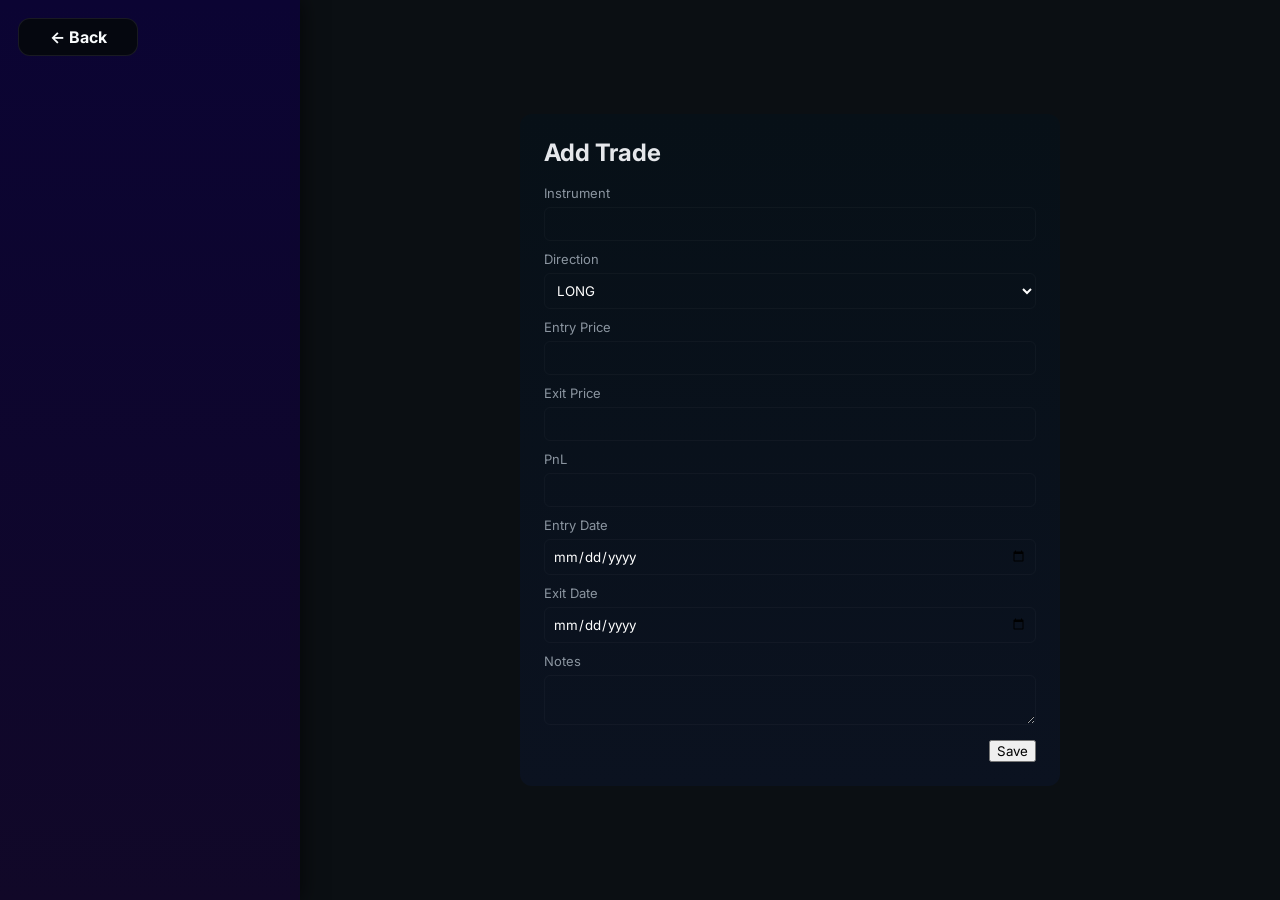
==== add.html @ fd7e6c93 "Add files via upload" ====
<!doctype html>
<html lang="en">
<head>
  <meta charset="utf-8" />
  <meta name="viewport" content="width=device-width,initial-scale=1" />
  <title>Add Trade</title>
  <link rel="stylesheet" href="styles.css">
  <link href="https://fonts.googleapis.com/css2?family=Inter:wght@400;600;800&display=swap" rel="stylesheet">
</head>
<body>
  <div class="add-page">
    <aside class="sidebar add-sidebar">
      <a href="index.html" class="btn-back-sidebar">← Back</a>
    </aside>
    <main class="add-main">
      <div class="add-card">
        <h2>Add Trade</h2>
        <form id="add-form">
          <label>Instrument<input name="instrument" required></label>
          <label>Direction<select name="direction"><option>LONG</option><option>SHORT</option></select></label>
          <label>Entry Price<input name="entryPrice" type="number" step="any" required></label>
          <label>Exit Price<input name="exitPrice" type="number" step="any"></label>
          <label>PnL<input name="pnl" type="number" step="any"></label>
          <label>Entry Date<input name="entryDate" type="date" required></label>
          <label>Exit Date<input name="exitDate" type="date"></label>
          <label>Notes<textarea name="notes"></textarea></label>
          <div class="modal-actions">
            <button type="submit">Save</button>
          </div>
        </form>
      </div>
    </main>
  </div>
  <script>
    const STORAGE_KEY = 'trade_journal_trades_v1';
    document.getElementById('add-form').addEventListener('submit', e=>{
      e.preventDefault();
      const data = Object.fromEntries(new FormData(e.target));
      data.entryPrice = data.entryPrice?Number(data.entryPrice):null;
      data.exitPrice = data.exitPrice?Number(data.exitPrice):null;
      data.pnl = data.pnl?Number(data.pnl): (data.exitPrice && data.entryPrice ? Number(data.exitPrice)-Number(data.entryPrice) : 0);
      data.entryDate = data.entryDate || new Date().toISOString();
      data.exitDate = data.exitDate || null;
      data.id = 't_'+Date.now()+Math.floor(Math.random()*999);
      try{ const arr = JSON.parse(localStorage.getItem(STORAGE_KEY)||'[]'); arr.push(data); localStorage.setItem(STORAGE_KEY, JSON.stringify(arr)); }catch(e){}
      // try server
      fetch('/api/trades',{method:'POST',headers:{'Content-Type':'application/json'},body:JSON.stringify(data)}).catch(()=>{});
      window.location.href = 'index.html';
    });
  </script>
</body>
</html>
---- styles.css ----
:root{--bg:#0f1720;--panel:#111827;--muted:#9ca3af;--accent:#10b981;--card:#0b1220}
*{box-sizing:border-box;font-family:Inter,system-ui,Arial,Helvetica,sans-serif}
:root{--bg:#0b0f13;--panel:#0f1316;--muted:#8b95a0;--accent:#10b981;--purple:#7c3aed}
body{margin:0;background:var(--bg);color:#e5e7eb}
.app{display:flex;min-height:100vh}
.sidebar{width:240px;background:linear-gradient(180deg,#0b0433,#110828);padding:22px;display:flex;flex-direction:column;box-shadow:2px 0 20px rgba(0,0,0,0.6)}
.brand{font-weight:700;margin-bottom:12px;display:flex;align-items:center;gap:10px}
.brand .logo{width:36px;height:36px;border-radius:10px;background:radial-gradient(circle at 30% 20%, #9b5cff,#5b21b6);display:flex;align-items:center;justify-content:center;font-weight:800;color:#fff}
.sidebar nav button{display:block;width:100%;background:transparent;border:none;color:#cbd5e1;padding:10px 8px;text-align:left;border-radius:8px;margin-bottom:8px;font-weight:600}
.sidebar nav button.active{background:linear-gradient(90deg, rgba(255,255,255,0.03), rgba(255,255,255,0.01));color:#fff}
.sidebar nav button.add{background:linear-gradient(90deg,#00d184,#00b3c7);color:#02121a;font-weight:800}
.sidebar-footer{margin-top:auto;color:#94a3b8;font-size:12px}
.main{flex:1;padding:20px}
.main-header{display:flex;align-items:center;justify-content:space-between}
.main-grid{display:grid;grid-template-columns:1fr 320px;gap:18px;margin-top:12px}
.main-left{min-width:0}
.rightpanel{background:#081018;border-radius:10px;padding:14px}
.panel-card h3{margin:0 0 8px 0}
.panel-card .field{border-top:1px solid rgba(255,255,255,0.02);padding:10px 0;color:var(--muted);}
.panel-card .field div{color:#e5e7eb;margin-top:6px}
.actions button{margin-left:8px;padding:8px 12px;border-radius:8px;border:none;background:#111827;color:#fff}
.actions #btn-add{background:linear-gradient(90deg,#10b981,#06b6d4);box-shadow:0 6px 18px rgba(6,182,212,0.08);font-weight:700}
.dashboard-grid{display:flex;gap:18px}
.left-col{flex:1}
.right-col{width:560px}
.cards-grid{display:grid;grid-template-columns:repeat(2,1fr);gap:12px}
.card{background:linear-gradient(180deg,#0b0f13,#0f1418);padding:14px;border-radius:14px;position:relative;overflow:hidden;border:1px solid rgba(255,255,255,0.03);box-shadow:0 6px 20px rgba(2,6,23,0.6)}
.card.big{grid-column:span 2;padding:18px}
.card::before{content:'';position:absolute;left:12px;bottom:12px;height:6px;width:calc(100% - 24px);border-radius:6px;background:linear-gradient(90deg,#7c3aed,#06b6d4);opacity:0.95}
.card .label{color:#9ca3af;font-size:12px}
.card .value{font-size:20px;font-weight:800;margin-top:8px}
.card .sub{font-size:12px;color:#7c8795;margin-top:6px}
.card.gauge .gauge-inner{display:flex;align-items:center;gap:12px}
.donut{width:64px;height:64px;border-radius:50%;background:conic-gradient(#10b981 0deg,#10b981 0deg,#111827 0deg);box-shadow:inset 0 0 12px rgba(0,0,0,0.6)}

.recent-wrap{margin-top:12px;background:transparent;padding:8px;border-radius:8px}
.recent-wrap table{width:100%;background:transparent}

.calendar-header{display:flex;justify-content:space-between;align-items:center;margin-bottom:8px}
.calendar-wrap.big{display:flex;gap:12px}
.calendar{display:grid;grid-template-columns:repeat(7,1fr);gap:12px;flex:1}
.weekly-summaries{width:120px;display:flex;flex-direction:column;gap:8px}
.weekly-summaries .week{background:#071018;padding:10px;border-radius:12px;color:#cbd5e1;font-weight:700;text-align:center;display:flex;flex-direction:column;align-items:center;justify-content:center}
.weekly-summaries .week .amount{font-weight:800;color:#34d399;margin-top:6px}

.calendar .day{min-height:86px}
.calendar .day .tile{display:flex;flex-direction:column;align-items:center;justify-content:center;background:linear-gradient(180deg,#0b1720,#091218);border-radius:8px;padding:8px;border:1px solid rgba(255,255,255,0.03);min-height:56px}
.calendar .day .tile .amount{font-weight:800;color:#34d399}
.calendar .day .tile .count{font-size:12px;color:#cbd5e1;margin-top:6px}
.calendar .day .tile .delta{font-size:11px;margin-top:6px;color:#9ca3af}
.calendar .day.today{outline:2px solid rgba(124,58,237,0.9);border-radius:8px;padding:6px}

/* tooltip */
.tooltip{position:fixed;pointer-events:none;background:rgba(2,6,23,0.9);color:#fff;padding:8px;border-radius:6px;font-size:13px;border:1px solid rgba(255,255,255,0.04);display:none;z-index:9999}

/* add page */
.add-page{display:flex;min-height:100vh}
.add-sidebar{position:relative;width:300px;min-width:300px}
.add-sidebar .btn-back-sidebar{position:absolute;top:18px;left:18px;display:inline-flex;align-items:center;gap:6px;padding:8px 12px;border-radius:12px;background:#05070f;color:#f8fafc;text-decoration:none;font-weight:700;border:1px solid rgba(255,255,255,0.08);min-width:120px;justify-content:center;z-index:1}
.add-sidebar .btn-back-sidebar:hover{background:#0e1221}
.add-sidebar .brand{margin-top:80px;padding:18px}
.brand .logo{margin:0}
.add-main{flex:1;display:flex;align-items:center;justify-content:center}
.add-card{background:linear-gradient(180deg,#071017,#0b1220);padding:24px;border-radius:12px;width:540px}
.add-card h2{margin:0 0 18px 0}
.add-card label{display:block;margin-bottom:10px}
.add-card input, .add-card textarea, .add-card select{width:100%}
.add-card .modal-actions{display:flex;justify-content:flex-end;gap:8px;margin-top:12px}
.add-link{display:inline-block;padding:8px 10px;background:linear-gradient(90deg,#00d184,#00b3c7);color:#03141a;border-radius:8px;margin:6px 0;text-decoration:none;font-weight:700}
.calendar-wrap{margin-top:18px}
.calendar{display:grid;grid-template-columns:repeat(7,1fr);gap:6px}
.calendar .day{background:linear-gradient(180deg, #071019 0%, #06101a 100%);padding:8px;border-radius:8px;min-height:76px;box-shadow:inset 0 0 0 1px rgba(255,255,255,0.02);display:flex;flex-direction:column;justify-content:space-between}
.calendar .day .date{font-size:12px;color:var(--muted)}
.calendar .day .pnl{margin-top:6px;font-weight:700}
.calendar .day.positive{background:linear-gradient(180deg,#052e1f,#063524)}
.calendar .day.negative{background:linear-gradient(180deg,#2a0b0b,#3a0d0d)}
.calendar .day .badge{display:inline-block;margin-top:6px;padding:4px 6px;border-radius:12px;font-size:12px;background:rgba(0,0,0,0.2);color:#cbd5e1}
.calendar .day .badge.green{background:rgba(16,185,129,0.12);color:#10b981}
.calendar .day .badge.red{background:rgba(248,113,113,0.08);color:#f87171}
.list-wrap{margin-top:18px}
table{width:100%;border-collapse:collapse}
thead th{color:var(--muted);text-align:left;padding:8px}
.trade-item{padding:8px 0;border-bottom:1px solid rgba(255,255,255,0.02)}
tbody td{padding:8px;border-top:1px solid rgba(255,255,255,0.03)}
tbody tr:hover{background:linear-gradient(90deg, rgba(255,255,255,0.02), transparent)}
.trade-item strong{display:block;color:#fff}
.hidden{display:none}
.modal{position:fixed;inset:0;background:rgba(0,0,0,0.6);display:flex;align-items:center;justify-content:center}
.modal-content{background:#0b1220;padding:16px;border-radius:8px;width:420px;display:flex;flex-direction:column;gap:8px}
label{display:flex;flex-direction:column;font-size:13px;color:var(--muted)}
input,select,textarea{padding:8px;border-radius:6px;border:1px solid rgba(255,255,255,0.03);background:transparent;color:#fff;margin-top:6px}
.modal-actions{display:flex;justify-content:flex-end;gap:8px;margin-top:8px}
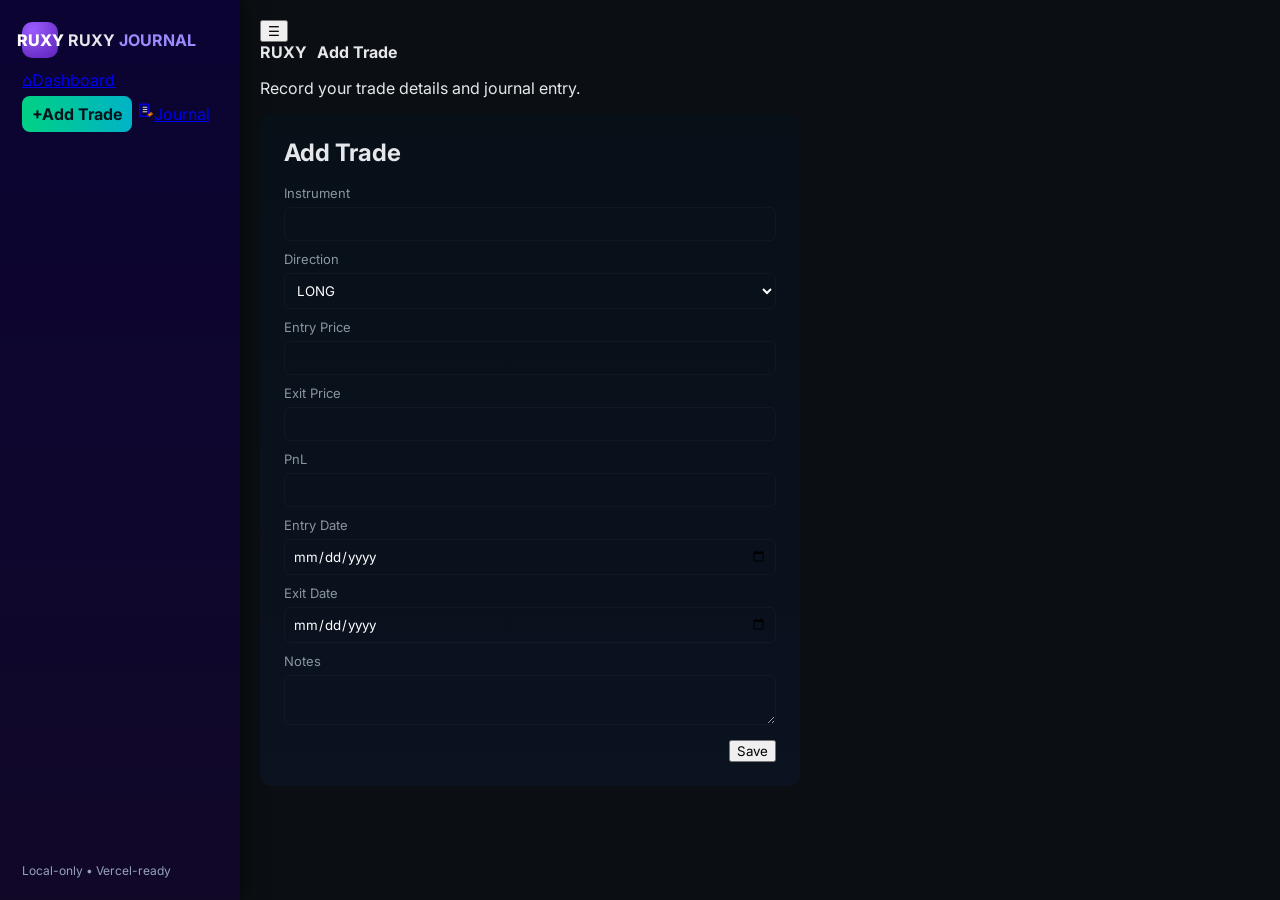
==== commit a097d7d8: "Add files via upload" ====
--- a/add.html
+++ b/add.html
@@ -8,11 +8,31 @@
   <link href="https://fonts.googleapis.com/css2?family=Inter:wght@400;600;800&display=swap" rel="stylesheet">
 </head>
 <body>
-  <div class="add-page">
-    <aside class="sidebar add-sidebar">
-      <a href="index.html" class="btn-back-sidebar">← Back</a>
+  <div class="sidebar-backdrop"></div>
+  <div class="app">
+    <aside class="sidebar">
+      <div class="sidebar-top">
+        <div class="brand"><div class="logo">RUXY</div><div class="brand-text">RUXY <span style="color:#9b8bff">JOURNAL</span></div></div>
+      </div>
+      <nav>
+        <a href="index.html" class="nav-link"><span class="nav-icon dashboard-icon">⌂</span><span class="nav-label">Dashboard</span></a>
+        <a href="add.html" class="nav-link add-link active"><span class="nav-icon add-icon">+</span><span class="nav-label">Add Trade</span></a>
+        <a href="index.html" class="nav-link"><span class="nav-icon journal-icon"><svg viewBox="0 0 24 24" width="18" height="18" fill="none" stroke="currentColor" stroke-width="2"><rect x="5" y="3" width="12" height="16" rx="2" ry="2"/><line x1="9" y1="7" x2="15" y2="7" stroke="white" stroke-width="1.5" opacity="0.8"/><line x1="9" y1="10" x2="15" y2="10" stroke="white" stroke-width="1.5" opacity="0.8"/><line x1="9" y1="13" x2="15" y2="13" stroke="white" stroke-width="1.5" opacity="0.8"/><path d="M 16 17 L 20 14 L 22 16 L 18 19 Z" fill="#fbbf24" stroke="#b45309" stroke-width="1.5"/></svg></span><span class="nav-label">Journal</span></a>
+      </nav>
+      <div class="sidebar-footer">Local-only • Vercel-ready</div>
     </aside>
-    <main class="add-main">
+
+    <main class="main">
+      <header class="main-header">
+        <div class="header-title">
+          <button class="menu-toggle" aria-label="Open navigation">☰</button>
+          <div>
+            <div class="brand"><span class="small-tag">RUXY</span> Add Trade</div>
+            <p class="subtitle">Record your trade details and journal entry.</p>
+          </div>
+        </div>
+      </header>
+
       <div class="add-card">
         <h2>Add Trade</h2>
         <form id="add-form">
@@ -31,7 +51,37 @@
       </div>
     </main>
   </div>
+
   <script>
+    // Navigation setup for mobile and collapse
+    const menuToggle = document.querySelector('.menu-toggle');
+    const sidebar = document.querySelector('.sidebar');
+    const sidebarBackdrop = document.querySelector('.sidebar-backdrop');
+    const sidebarClose = document.querySelector('.sidebar-close');
+
+    function closeSidebar(){
+      if(sidebar) sidebar.classList.remove('open');
+      if(sidebarBackdrop) sidebarBackdrop.classList.remove('show');
+      document.body.classList.remove('sidebar-open');
+    }
+    function openSidebar(){
+      if(sidebar) sidebar.classList.add('open');
+      if(sidebarBackdrop) sidebarBackdrop.classList.add('show');
+      document.body.classList.add('sidebar-open');
+    }
+    if(menuToggle){menuToggle.addEventListener('click', ()=>{
+      if(window.innerWidth > 760){
+        sidebar?.classList.toggle('sidebar-collapsed');
+        return;
+      }
+      if(sidebar?.classList.contains('open')) closeSidebar(); else openSidebar();
+    });}
+    if(sidebarClose){sidebarClose.addEventListener('click', closeSidebar);}
+    if(sidebarBackdrop){sidebarBackdrop.addEventListener('click', closeSidebar);}
+    document.querySelectorAll('.sidebar nav a, .sidebar nav button').forEach(link=>link.addEventListener('click', closeSidebar));
+    window.addEventListener('resize', ()=>{ if(window.innerWidth > 760) closeSidebar(); });
+
+    // Trade form logic
     const STORAGE_KEY = 'trade_journal_trades_v1';
     document.getElementById('add-form').addEventListener('submit', e=>{
       e.preventDefault();
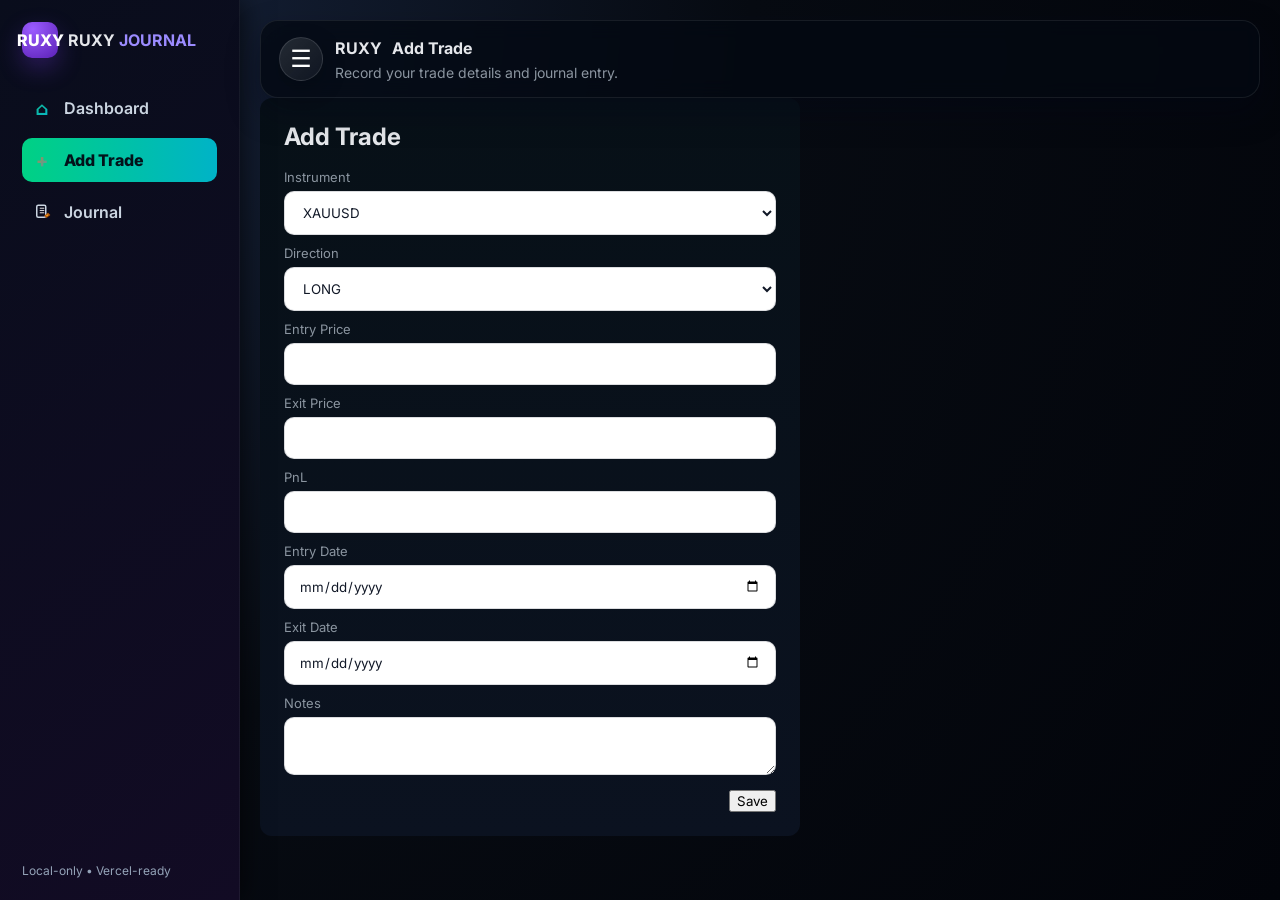
==== commit fd090985: "Add files via upload" ====
--- a/add.html
+++ b/add.html
@@ -17,7 +17,7 @@
       <nav>
         <a href="index.html" class="nav-link"><span class="nav-icon dashboard-icon">⌂</span><span class="nav-label">Dashboard</span></a>
         <a href="add.html" class="nav-link add-link active"><span class="nav-icon add-icon">+</span><span class="nav-label">Add Trade</span></a>
-        <a href="index.html" class="nav-link"><span class="nav-icon journal-icon"><svg viewBox="0 0 24 24" width="18" height="18" fill="none" stroke="currentColor" stroke-width="2"><rect x="5" y="3" width="12" height="16" rx="2" ry="2"/><line x1="9" y1="7" x2="15" y2="7" stroke="white" stroke-width="1.5" opacity="0.8"/><line x1="9" y1="10" x2="15" y2="10" stroke="white" stroke-width="1.5" opacity="0.8"/><line x1="9" y1="13" x2="15" y2="13" stroke="white" stroke-width="1.5" opacity="0.8"/><path d="M 16 17 L 20 14 L 22 16 L 18 19 Z" fill="#fbbf24" stroke="#b45309" stroke-width="1.5"/></svg></span><span class="nav-label">Journal</span></a>
+        <a href="index.html" class="nav-link"><span class="nav-icon journal-icon"><svg viewbox="0 0 24 24" width="18" height="18" fill="none" stroke="currentColor" stroke-width="2"><rect x="5" y="3" width="12" height="16" rx="2" ry="2"/><line x1="9" y1="7" x2="15" y2="7" stroke="white" stroke-width="1.5" opacity="0.8"/><line x1="9" y1="10" x2="15" y2="10" stroke="white" stroke-width="1.5" opacity="0.8"/><line x1="9" y1="13" x2="15" y2="13" stroke="white" stroke-width="1.5" opacity="0.8"/><path d="M 16 17 L 20 14 L 22 16 L 18 19 Z" fill="#fbbf24" stroke="#b45309" stroke-width="1.5"/></svg></span><span class="nav-label">Journal</span></a>
       </nav>
       <div class="sidebar-footer">Local-only • Vercel-ready</div>
     </aside>
@@ -36,7 +36,12 @@
       <div class="add-card">
         <h2>Add Trade</h2>
         <form id="add-form">
-          <label>Instrument<input name="instrument" required></label>
+          <label>Instrument<select name="instrument" required>
+            <option value="XAUUSD">XAUUSD</option>
+            <option value="XAGUSD">XAGUSD</option>
+            <option value="NAS100">NAS100</option>
+            <option value="US30">US30</option>
+          </select></label>
           <label>Direction<select name="direction"><option>LONG</option><option>SHORT</option></select></label>
           <label>Entry Price<input name="entryPrice" type="number" step="any" required></label>
           <label>Exit Price<input name="exitPrice" type="number" step="any"></label>
--- a/styles.css
+++ b/styles.css
@@ -1,17 +1,50 @@
 :root{--bg:#0f1720;--panel:#111827;--muted:#9ca3af;--accent:#10b981;--card:#0b1220}
 *{box-sizing:border-box;font-family:Inter,system-ui,Arial,Helvetica,sans-serif}
 :root{--bg:#0b0f13;--panel:#0f1316;--muted:#8b95a0;--accent:#10b981;--purple:#7c3aed}
-body{margin:0;background:var(--bg);color:#e5e7eb}
-.app{display:flex;min-height:100vh}
-.sidebar{width:240px;background:linear-gradient(180deg,#0b0433,#110828);padding:22px;display:flex;flex-direction:column;box-shadow:2px 0 20px rgba(0,0,0,0.6)}
+body{margin:0;background:radial-gradient(circle at top left, #18253f 0%, #070b12 48%, #02040a 100%);color:#e5e7eb}
+body.sidebar-open{overflow:hidden}
+.app{display:flex;min-height:100vh;position:relative}
+.sidebar-backdrop{position:fixed;inset:0;background:rgba(2,6,23,0.75);backdrop-filter:blur(4px);opacity:0;visibility:hidden;transition:all .25s ease;z-index:900}
+.sidebar-backdrop.show{opacity:1;visibility:visible}
+.sidebar{width:240px;background:linear-gradient(145deg,#090d1c 0%,#120b24 100%);padding:22px;display:flex;flex-direction:column;box-shadow:2px 0 24px rgba(0,0,0,0.65);border-right:1px solid rgba(255,255,255,0.06);position:sticky;top:0;height:100vh;transition:width .25s ease}
+.sidebar-top{display:flex;align-items:center;justify-content:space-between;gap:10px;margin-bottom:16px}
+.sidebar-close,.menu-toggle{display:inline-flex !important;align-items:center;justify-content:center;width:44px;height:44px;border-radius:999px;border:1px solid rgba(255,255,255,0.12);background:linear-gradient(135deg, rgba(255,255,255,0.12), rgba(255,255,255,0.04));color:#fff;cursor:pointer;font-size:24px;line-height:1;padding:0;flex-shrink:0;box-shadow:0 8px 24px rgba(0,0,0,0.22)}
 .brand{font-weight:700;margin-bottom:12px;display:flex;align-items:center;gap:10px}
-.brand .logo{width:36px;height:36px;border-radius:10px;background:radial-gradient(circle at 30% 20%, #9b5cff,#5b21b6);display:flex;align-items:center;justify-content:center;font-weight:800;color:#fff}
-.sidebar nav button{display:block;width:100%;background:transparent;border:none;color:#cbd5e1;padding:10px 8px;text-align:left;border-radius:8px;margin-bottom:8px;font-weight:600}
-.sidebar nav button.active{background:linear-gradient(90deg, rgba(255,255,255,0.03), rgba(255,255,255,0.01));color:#fff}
-.sidebar nav button.add{background:linear-gradient(90deg,#00d184,#00b3c7);color:#02121a;font-weight:800}
+.brand .logo{width:36px;height:36px;border-radius:10px;background:radial-gradient(circle at 30% 20%, #9b5cff,#5b21b6);display:flex;align-items:center;justify-content:center;font-weight:800;color:#fff;box-shadow:0 10px 24px rgba(124,58,237,0.3);flex-shrink:0}
+.brand-text{white-space:nowrap}
+.sidebar nav button,.sidebar nav a{display:flex;align-items:center;gap:10px;width:100%;background:transparent;border:none;color:#cbd5e1;padding:10px 8px;text-align:left;border-radius:10px;margin-bottom:8px;font-weight:600;text-decoration:none}
+.sidebar nav button.active,.sidebar nav a.active{background:linear-gradient(90deg, rgba(255,255,255,0.08), rgba(255,255,255,0.03));color:#fff}
+.sidebar nav button.add,.sidebar nav a.add-link{background:linear-gradient(90deg,#00d184,#00b3c7);color:#02121a;font-weight:800}
+.nav-icon{display:inline-flex;align-items:center;justify-content:center;width:24px;height:24px;font-size:18px;flex-shrink:0;background:linear-gradient(135deg, #7c3aed, #06b6d4);-webkit-background-clip:text;-webkit-text-fill-color:transparent;background-clip:text}
+.nav-icon.dashboard-icon{background:linear-gradient(135deg, #10b981, #06b6d4);-webkit-background-clip:text;-webkit-text-fill-color:transparent;background-clip:text}
+.nav-icon.add-icon{background:linear-gradient(135deg, #f97316, #06b6d4);-webkit-background-clip:text;-webkit-text-fill-color:transparent;background-clip:text}
+.nav-icon.journal-icon{background:linear-gradient(135deg, #ec4899, #8b5cf6);-webkit-background-clip:text;-webkit-text-fill-color:transparent;background-clip:text}
+.nav-label{white-space:nowrap}
+.sidebar-collapsed{width:84px;padding:16px 10px}
+.sidebar-collapsed .brand-text,.sidebar-collapsed .sidebar-footer{display:none}
+.sidebar-collapsed .nav-label{display:inline-block;position:absolute;left:58px;top:50%;transform:translateY(-50%);background:#111827;color:#fff;padding:6px 8px;border-radius:8px;font-size:12px;opacity:0;pointer-events:none;white-space:nowrap;box-shadow:0 8px 20px rgba(0,0,0,0.25)}
+.sidebar-collapsed .brand{justify-content:center;margin-bottom:18px}
+.sidebar-collapsed .sidebar-top{justify-content:center}
+.sidebar-collapsed nav button,.sidebar-collapsed nav a{justify-content:center;padding:10px 6px;position:relative}
+.sidebar-collapsed nav button:hover .nav-label,.sidebar-collapsed nav a:hover .nav-label{opacity:1}
+.sidebar-collapsed .nav-icon{font-size:20px}
 .sidebar-footer{margin-top:auto;color:#94a3b8;font-size:12px}
-.main{flex:1;padding:20px}
-.main-header{display:flex;align-items:center;justify-content:space-between}
+.main{flex:1;padding:20px;min-width:0}
+.main-header{display:flex;align-items:center;justify-content:space-between;gap:16px;padding:16px 18px;border:1px solid rgba(255,255,255,0.08);background:rgba(3,9,18,0.74);border-radius:18px;backdrop-filter:blur(10px);box-shadow:0 14px 32px rgba(2,6,23,0.35)}
+.header-title{display:flex;align-items:center;gap:12px;min-width:0}
+.header-title .brand{margin:0}
+.subtitle{margin:6px 0 0;color:var(--muted);font-size:14px}
+.header-actions{display:flex;align-items:center;gap:12px;flex-wrap:wrap}
+.display-mode-dropdown{position:relative}
+.dropdown-btn{padding:8px 14px;border-radius:8px;border:1px solid rgba(255,255,255,0.12);background:linear-gradient(135deg,rgba(255,255,255,0.08),rgba(255,255,255,0.03));color:#e5e7eb;cursor:pointer;font-weight:600;font-size:13px;transition:all .2s ease}
+.dropdown-btn:hover{background:linear-gradient(135deg,rgba(255,255,255,0.15),rgba(255,255,255,0.06))}
+.dropdown-menu{position:absolute;top:100%;right:0;margin-top:6px;background:linear-gradient(180deg,#1a2332,#0f1520);border:1px solid rgba(255,255,255,0.1);border-radius:10px;box-shadow:0 12px 32px rgba(0,0,0,0.4);display:none;z-index:500;min-width:150px;overflow:hidden}
+.dropdown-menu.show{display:block}
+.dropdown-menu button{display:block;width:100%;padding:10px 14px;border:none;background:transparent;color:#cbd5e1;text-align:left;cursor:pointer;font-size:13px;font-weight:500;transition:all .2s ease}
+.dropdown-menu button:hover{background:rgba(255,255,255,0.08);color:#fff}
+.dropdown-menu button.active{background:linear-gradient(90deg,rgba(16,185,129,0.2),transparent);color:#10b981;font-weight:600}
+.actions button{margin-left:8px;padding:10px 12px;border-radius:10px;border:none;background:linear-gradient(135deg,#111827,#1f2937);color:#fff;box-shadow:0 8px 20px rgba(0,0,0,0.2);cursor:pointer}
+.actions #btn-add{background:linear-gradient(90deg,#10b981,#06b6d4);box-shadow:0 6px 18px rgba(6,182,212,0.08);font-weight:700}
 .main-grid{display:grid;grid-template-columns:1fr 320px;gap:18px;margin-top:12px}
 .main-left{min-width:0}
 .rightpanel{background:#081018;border-radius:10px;padding:14px}
@@ -64,7 +97,8 @@
 .add-card{background:linear-gradient(180deg,#071017,#0b1220);padding:24px;border-radius:12px;width:540px}
 .add-card h2{margin:0 0 18px 0}
 .add-card label{display:block;margin-bottom:10px}
-.add-card input, .add-card textarea, .add-card select{width:100%}
+.add-card input, .add-card textarea, .add-card select{width:100%;background:#fff;color:#111827;border:1px solid rgba(15,23,42,0.15);border-radius:10px;padding:12px 14px;outline:none}
+.add-card select{appearance:auto;-webkit-appearance:menulist;cursor:pointer}
 .add-card .modal-actions{display:flex;justify-content:flex-end;gap:8px;margin-top:12px}
 .add-link{display:inline-block;padding:8px 10px;background:linear-gradient(90deg,#00d184,#00b3c7);color:#03141a;border-radius:8px;margin:6px 0;text-decoration:none;font-weight:700}
 .calendar-wrap{margin-top:18px}
@@ -85,6 +119,41 @@
 tbody tr:hover{background:linear-gradient(90deg, rgba(255,255,255,0.02), transparent)}
 .trade-item strong{display:block;color:#fff}
 .hidden{display:none}
+@media (max-width: 980px){
+  .main-grid{grid-template-columns:1fr}
+  .rightpanel{order:2}
+  .dashboard-grid{flex-direction:column}
+  .right-col{width:auto}
+  .calendar-wrap.big{flex-direction:column}
+  .weekly-summaries{width:auto;flex-direction:row;flex-wrap:wrap}
+}
+@media (max-width: 760px){
+  .sidebar{position:fixed;left:0;top:0;bottom:0;transform:translateX(-105%);transition:transform .25s ease;z-index:1000;width:min(80vw, 280px);height:100vh}
+  .sidebar.open{transform:translateX(0)}
+  .sidebar-close,.menu-toggle{display:inline-flex}
+  .main{padding:14px}
+  .main-header{flex-direction:column;align-items:flex-start;padding:14px}
+  .actions{width:100%;display:flex;flex-wrap:wrap;gap:8px;margin-top:10px}
+  .actions button{margin:0}
+  .cards-grid{grid-template-columns:1fr}
+  .card.big{grid-column:span 1}
+  .calendar{gap:8px}
+  .calendar .day{min-height:72px}
+  .calendar .day .tile{padding:6px}
+  .rightpanel{padding:12px}
+}
+@media (max-width: 480px){
+  body{font-size:15px}
+  .main{padding:10px}
+  .main-header{border-radius:14px}
+  .brand{font-size:15px}
+  .actions button{width:100%}
+  .calendar{grid-template-columns:repeat(7, minmax(0, 1fr));gap:6px}
+  .calendar .day{min-height:64px;padding:6px}
+  .calendar .day .tile .count{font-size:10px}
+  .recent-wrap table{font-size:13px}
+  .add-card{width:min(92vw, 540px);padding:18px}
+}
 .modal{position:fixed;inset:0;background:rgba(0,0,0,0.6);display:flex;align-items:center;justify-content:center}
 .modal-content{background:#0b1220;padding:16px;border-radius:8px;width:420px;display:flex;flex-direction:column;gap:8px}
 label{display:flex;flex-direction:column;font-size:13px;color:var(--muted)}
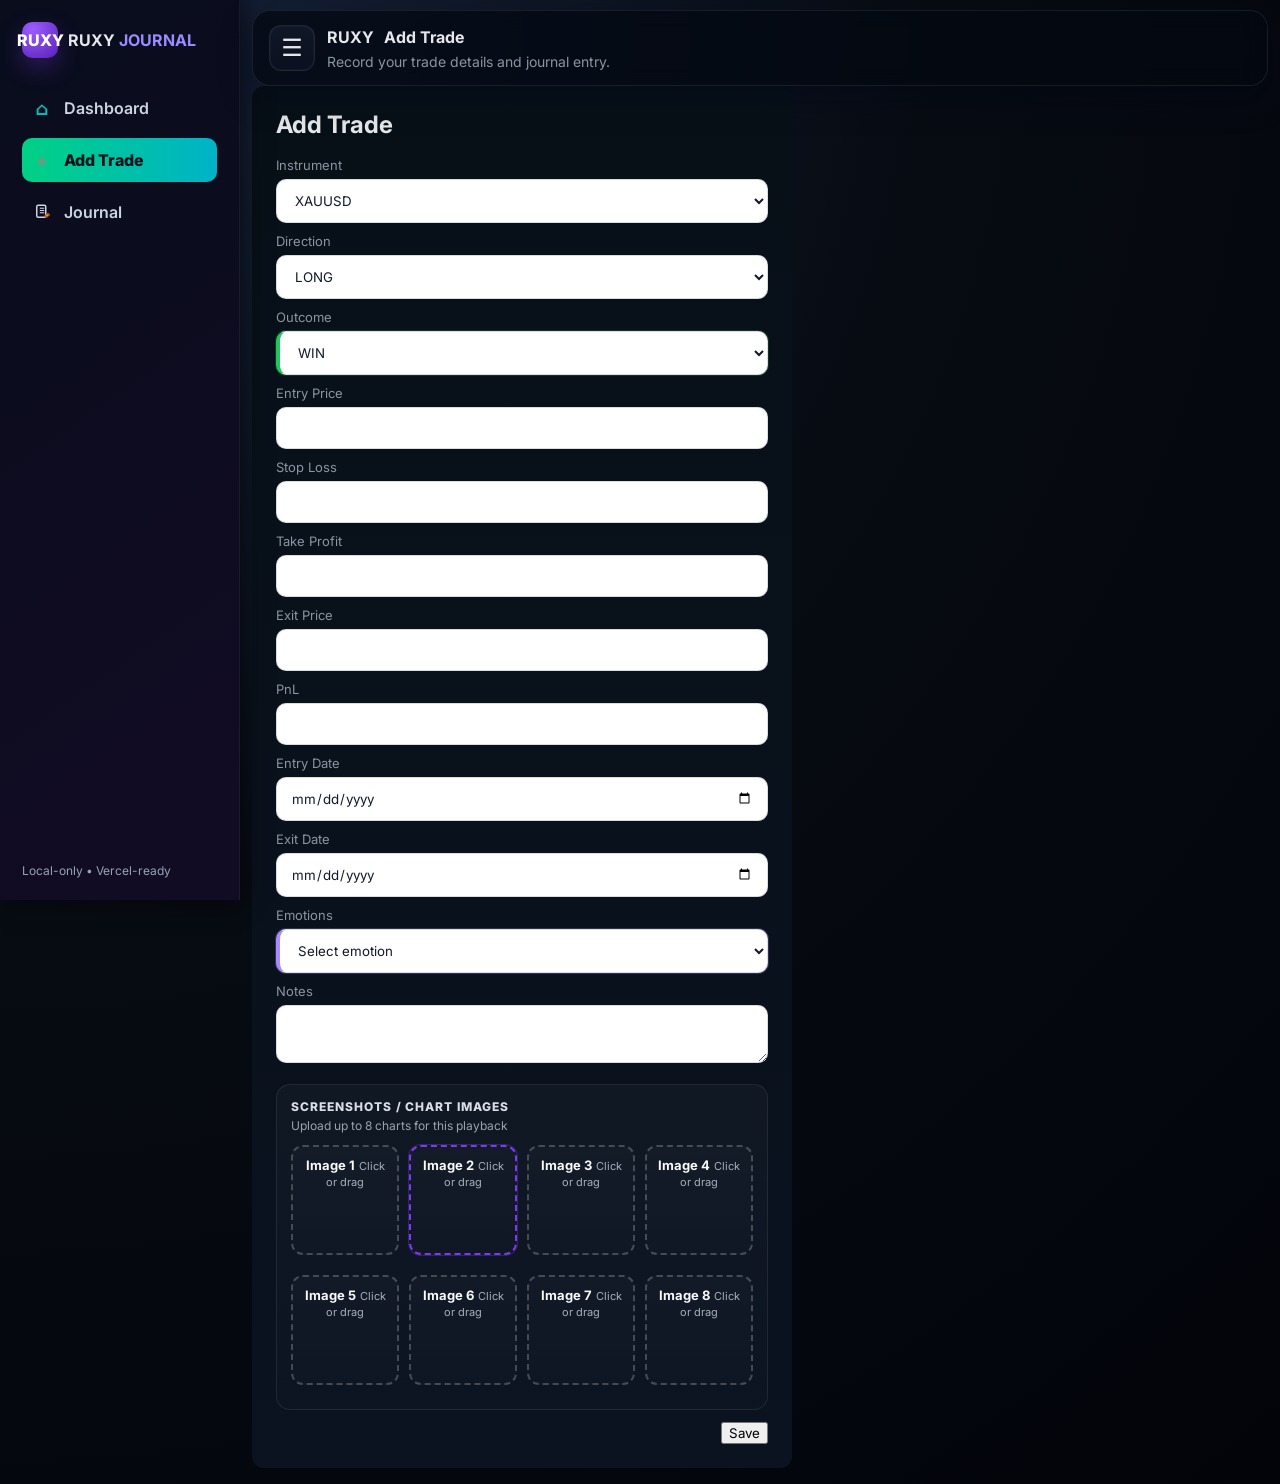
==== commit 3fe70971: "Add files via upload" ====
--- a/add.html
+++ b/add.html
@@ -43,12 +43,81 @@
             <option value="US30">US30</option>
           </select></label>
           <label>Direction<select name="direction"><option>LONG</option><option>SHORT</option></select></label>
+          <label>Outcome<select name="tradeStatus" class="trade-status-select">
+            <option value="WIN">WIN</option>
+            <option value="LOSE">LOSE</option>
+            <option value="BREAKEVEN">BREAKEVEN</option>
+          </select></label>
           <label>Entry Price<input name="entryPrice" type="number" step="any" required></label>
+          <label>Stop Loss<input name="stopLoss" type="number" step="any"></label>
+          <label>Take Profit<input name="takeProfit" type="number" step="any"></label>
           <label>Exit Price<input name="exitPrice" type="number" step="any"></label>
           <label>PnL<input name="pnl" type="number" step="any"></label>
           <label>Entry Date<input name="entryDate" type="date" required></label>
           <label>Exit Date<input name="exitDate" type="date"></label>
+          <label>Emotions<select name="emotion" class="emotion-select">
+            <option value="">Select emotion</option>
+            <option value="Calm">Calm</option>
+            <option value="Focused">Focused</option>
+            <option value="Anxious">Anxious</option>
+            <option value="Confident">Confident</option>
+            <option value="Frustrated">Frustrated</option>
+            <option value="Overconfident">Overconfident</option>
+            <option value="Stressed">Stressed</option>
+          </select></label>
           <label>Notes<textarea name="notes"></textarea></label>
+
+          <div class="upload-section">
+            <div class="upload-section-head">
+              <div>
+                <div class="upload-title">SCREENSHOTS / CHART IMAGES</div>
+                <div class="upload-subtitle">Upload up to 8 charts for this playback</div>
+              </div>
+            </div>
+            <div class="upload-grid">
+              <label class="upload-slot" data-slot="1">
+                <span>Image 1</span>
+                <small>Click or drag</small>
+                <input type="file" accept="image/*" />
+              </label>
+              <label class="upload-slot" data-slot="2">
+                <span>Image 2</span>
+                <small>Click or drag</small>
+                <input type="file" accept="image/*" />
+              </label>
+              <label class="upload-slot" data-slot="3">
+                <span>Image 3</span>
+                <small>Click or drag</small>
+                <input type="file" accept="image/*" />
+              </label>
+              <label class="upload-slot" data-slot="4">
+                <span>Image 4</span>
+                <small>Click or drag</small>
+                <input type="file" accept="image/*" />
+              </label>
+              <label class="upload-slot" data-slot="5">
+                <span>Image 5</span>
+                <small>Click or drag</small>
+                <input type="file" accept="image/*" />
+              </label>
+              <label class="upload-slot" data-slot="6">
+                <span>Image 6</span>
+                <small>Click or drag</small>
+                <input type="file" accept="image/*" />
+              </label>
+              <label class="upload-slot" data-slot="7">
+                <span>Image 7</span>
+                <small>Click or drag</small>
+                <input type="file" accept="image/*" />
+              </label>
+              <label class="upload-slot" data-slot="8">
+                <span>Image 8</span>
+                <small>Click or drag</small>
+                <input type="file" accept="image/*" />
+              </label>
+            </div>
+          </div>
+
           <div class="modal-actions">
             <button type="submit">Save</button>
           </div>
@@ -88,14 +157,58 @@
 
     // Trade form logic
     const STORAGE_KEY = 'trade_journal_trades_v1';
-    document.getElementById('add-form').addEventListener('submit', e=>{
+    const uploadSlots = Array.from(document.querySelectorAll('.upload-slot'));
+    const screenshotUploads = [];
+
+    function readFileAsDataUrl(file){
+      return new Promise((resolve, reject) => {
+        const reader = new FileReader();
+        reader.onload = () => resolve(reader.result);
+        reader.onerror = reject;
+        reader.readAsDataURL(file);
+      });
+    }
+
+    uploadSlots.forEach((slot, index) => {
+      const input = slot.querySelector('input[type="file"]');
+      input.addEventListener('change', async (e) => {
+        const file = e.target.files[0];
+        if(!file) return;
+        const src = await readFileAsDataUrl(file);
+        if(screenshotUploads.length >= 8) return;
+        screenshotUploads[index] = src;
+        slot.style.setProperty('--slot-image', `url(${src})`);
+        slot.classList.add('filled');
+        slot.querySelector('small').textContent = 'Uploaded';
+
+        let preview = slot.querySelector('.upload-slot-thumb');
+        if(!preview){
+          preview = document.createElement('img');
+          preview.className = 'upload-slot-thumb';
+          slot.appendChild(preview);
+        }
+        preview.src = src;
+        preview.addEventListener('dblclick', (ev) => {
+          ev.preventDefault();
+          if(src) window.open(src, '_blank', 'noopener');
+        });
+      });
+    });
+
+    document.getElementById('add-form').addEventListener('submit', async e=>{
       e.preventDefault();
       const data = Object.fromEntries(new FormData(e.target));
       data.entryPrice = data.entryPrice?Number(data.entryPrice):null;
+      data.stopLoss = data.stopLoss?Number(data.stopLoss):null;
+      data.takeProfit = data.takeProfit?Number(data.takeProfit):null;
       data.exitPrice = data.exitPrice?Number(data.exitPrice):null;
       data.pnl = data.pnl?Number(data.pnl): (data.exitPrice && data.entryPrice ? Number(data.exitPrice)-Number(data.entryPrice) : 0);
       data.entryDate = data.entryDate || new Date().toISOString();
       data.exitDate = data.exitDate || null;
+      data.tradeStatus = data.tradeStatus || 'WIN';
+      data.emotion = data.emotion || '';
+      data.screenshots = screenshotUploads.filter(Boolean).slice(0, 8);
+      data.screenshot = data.screenshots[0] || '';
       data.id = 't_'+Date.now()+Math.floor(Math.random()*999);
       try{ const arr = JSON.parse(localStorage.getItem(STORAGE_KEY)||'[]'); arr.push(data); localStorage.setItem(STORAGE_KEY, JSON.stringify(arr)); }catch(e){}
       // try server
--- a/styles.css
+++ b/styles.css
@@ -8,7 +8,9 @@
 .sidebar-backdrop.show{opacity:1;visibility:visible}
 .sidebar{width:240px;background:linear-gradient(145deg,#090d1c 0%,#120b24 100%);padding:22px;display:flex;flex-direction:column;box-shadow:2px 0 24px rgba(0,0,0,0.65);border-right:1px solid rgba(255,255,255,0.06);position:sticky;top:0;height:100vh;transition:width .25s ease}
 .sidebar-top{display:flex;align-items:center;justify-content:space-between;gap:10px;margin-bottom:16px}
-.sidebar-close,.menu-toggle{display:inline-flex !important;align-items:center;justify-content:center;width:44px;height:44px;border-radius:999px;border:1px solid rgba(255,255,255,0.12);background:linear-gradient(135deg, rgba(255,255,255,0.12), rgba(255,255,255,0.04));color:#fff;cursor:pointer;font-size:24px;line-height:1;padding:0;flex-shrink:0;box-shadow:0 8px 24px rgba(0,0,0,0.22)}
+.sidebar-close,.menu-toggle{display:inline-flex !important;align-items:center;justify-content:center;width:46px;height:46px;border-radius:12px;border:1px solid rgba(255,255,255,0.08);background:linear-gradient(180deg,#101726,#0a1020);color:#e5e7eb;cursor:pointer;font-size:24px;line-height:1;padding:0;flex-shrink:0;box-shadow:inset 0 0 0 1px rgba(255,255,255,0.03)}
+.menu-toggle:hover,.menu-toggle:focus-visible,.menu-toggle.active{background:linear-gradient(180deg,#151d31,#0a1020);border-color:rgba(255,255,255,0.16);box-shadow:inset 0 0 0 1px rgba(255,255,255,0.05)}
+.menu-toggle:active{transform:translateY(1px)}
 .brand{font-weight:700;margin-bottom:12px;display:flex;align-items:center;gap:10px}
 .brand .logo{width:36px;height:36px;border-radius:10px;background:radial-gradient(circle at 30% 20%, #9b5cff,#5b21b6);display:flex;align-items:center;justify-content:center;font-weight:800;color:#fff;box-shadow:0 10px 24px rgba(124,58,237,0.3);flex-shrink:0}
 .brand-text{white-space:nowrap}
@@ -29,8 +31,8 @@
 .sidebar-collapsed nav button:hover .nav-label,.sidebar-collapsed nav a:hover .nav-label{opacity:1}
 .sidebar-collapsed .nav-icon{font-size:20px}
 .sidebar-footer{margin-top:auto;color:#94a3b8;font-size:12px}
-.main{flex:1;padding:20px;min-width:0}
-.main-header{display:flex;align-items:center;justify-content:space-between;gap:16px;padding:16px 18px;border:1px solid rgba(255,255,255,0.08);background:rgba(3,9,18,0.74);border-radius:18px;backdrop-filter:blur(10px);box-shadow:0 14px 32px rgba(2,6,23,0.35)}
+.main{flex:1;padding:10px 12px 16px;min-width:0}
+.main-header{display:flex;align-items:center;justify-content:space-between;gap:16px;padding:14px 16px;border:1px solid rgba(255,255,255,0.08);background:rgba(3,9,18,0.74);border-radius:18px;backdrop-filter:blur(10px);box-shadow:0 14px 32px rgba(2,6,23,0.35)}
 .header-title{display:flex;align-items:center;gap:12px;min-width:0}
 .header-title .brand{margin:0}
 .subtitle{margin:6px 0 0;color:var(--muted);font-size:14px}
@@ -45,7 +47,7 @@
 .dropdown-menu button.active{background:linear-gradient(90deg,rgba(16,185,129,0.2),transparent);color:#10b981;font-weight:600}
 .actions button{margin-left:8px;padding:10px 12px;border-radius:10px;border:none;background:linear-gradient(135deg,#111827,#1f2937);color:#fff;box-shadow:0 8px 20px rgba(0,0,0,0.2);cursor:pointer}
 .actions #btn-add{background:linear-gradient(90deg,#10b981,#06b6d4);box-shadow:0 6px 18px rgba(6,182,212,0.08);font-weight:700}
-.main-grid{display:grid;grid-template-columns:1fr 320px;gap:18px;margin-top:12px}
+.main-grid{display:block;gap:18px;margin-top:12px}
 .main-left{min-width:0}
 .rightpanel{background:#081018;border-radius:10px;padding:14px}
 .panel-card h3{margin:0 0 8px 0}
@@ -53,9 +55,9 @@
 .panel-card .field div{color:#e5e7eb;margin-top:6px}
 .actions button{margin-left:8px;padding:8px 12px;border-radius:8px;border:none;background:#111827;color:#fff}
 .actions #btn-add{background:linear-gradient(90deg,#10b981,#06b6d4);box-shadow:0 6px 18px rgba(6,182,212,0.08);font-weight:700}
-.dashboard-grid{display:flex;gap:18px}
-.left-col{flex:1}
-.right-col{width:560px}
+.dashboard-grid{display:grid;grid-template-columns:40fr 60fr;gap:14px;align-items:start}
+.left-col{min-width:0}
+.right-col{width:auto;min-width:0}
 .cards-grid{display:grid;grid-template-columns:repeat(2,1fr);gap:12px}
 .card{background:linear-gradient(180deg,#0b0f13,#0f1418);padding:14px;border-radius:14px;position:relative;overflow:hidden;border:1px solid rgba(255,255,255,0.03);box-shadow:0 6px 20px rgba(2,6,23,0.6)}
 .card.big{grid-column:span 2;padding:18px}
@@ -69,18 +71,89 @@
 .recent-wrap{margin-top:12px;background:transparent;padding:8px;border-radius:8px}
 .recent-wrap table{width:100%;background:transparent}
 
-.calendar-header{display:flex;justify-content:space-between;align-items:center;margin-bottom:8px}
-.calendar-wrap.big{display:flex;gap:12px}
-.calendar{display:grid;grid-template-columns:repeat(7,1fr);gap:12px;flex:1}
-.weekly-summaries{width:120px;display:flex;flex-direction:column;gap:8px}
-.weekly-summaries .week{background:#071018;padding:10px;border-radius:12px;color:#cbd5e1;font-weight:700;text-align:center;display:flex;flex-direction:column;align-items:center;justify-content:center}
+.calendar-header{display:flex;justify-content:space-between;align-items:flex-start;gap:10px;margin-bottom:8px;flex-wrap:wrap}
+.calendar-title-block{display:flex;flex-direction:column;gap:8px}
+.calendar-controls{display:flex;gap:8px;align-items:flex-end;flex-wrap:wrap}
+.calendar-controls label{display:flex;flex-direction:column;gap:4px;font-size:11px;color:var(--muted)}
+.calendar-controls select{background:#081018;border:1px solid rgba(255,255,255,0.08);color:#e5e7eb;border-radius:8px;padding:7px 10px;min-width:108px;outline:none}
+.calendar-wrap.big{display:grid;grid-template-columns:minmax(0, 1fr) 180px;gap:12px;align-items:start}
+.calendar{display:grid;grid-template-columns:repeat(7, minmax(0, 1fr));gap:10px;flex:1;min-width:0}
+.weekly-summaries{width:auto;display:flex;flex-direction:column;gap:10px;flex-shrink:0}
+.weekly-summaries .week{background:#071018;padding:8px;border-radius:10px;color:#cbd5e1;font-weight:700;text-align:center;display:flex;flex-direction:column;align-items:center;justify-content:center;height:102px;min-height:102px;box-sizing:border-box;line-height:1.15;width:100%}
+.weekly-summaries .week > div:first-child{line-height:1.15}
+.weekly-summaries .week > div:last-child{line-height:1.15; margin-top:6px}
 .weekly-summaries .week .amount{font-weight:800;color:#34d399;margin-top:6px}
-
-.calendar .day{min-height:86px}
-.calendar .day .tile{display:flex;flex-direction:column;align-items:center;justify-content:center;background:linear-gradient(180deg,#0b1720,#091218);border-radius:8px;padding:8px;border:1px solid rgba(255,255,255,0.03);min-height:56px}
-.calendar .day .tile .amount{font-weight:800;color:#34d399}
-.calendar .day .tile .count{font-size:12px;color:#cbd5e1;margin-top:6px}
-.calendar .day .tile .delta{font-size:11px;margin-top:6px;color:#9ca3af}
+.trade-day-panel{margin-top:12px;background:linear-gradient(180deg,#081018,#0b1220);border:1px solid rgba(255,255,255,0.08);border-radius:12px;padding:14px}
+.trade-day-panel h3{margin:0 0 10px 0}
+.trade-day-panel .trade-list{display:grid;gap:10px}
+.trade-day-panel .trade-card{background:rgba(255,255,255,0.03);border:1px solid rgba(255,255,255,0.05);border-radius:10px;padding:10px}
+.trade-day-panel .trade-card-header{display:flex;justify-content:space-between;align-items:center;gap:8px;margin-bottom:8px}
+.trade-day-panel .trade-meta{display:grid;grid-template-columns:repeat(2, minmax(0, 1fr));gap:8px;font-size:13px;color:#cbd5e1}
+.trade-day-panel .trade-meta strong{color:#fff}
+.trade-day-panel .trade-actions{display:flex;gap:8px;flex-wrap:wrap;margin-top:10px}
+.trade-day-panel button,.trade-day-panel input,.trade-day-panel textarea,.trade-day-panel select{font:inherit}
+.trade-day-panel button{background:linear-gradient(90deg,#10b981,#06b6d4);border:none;border-radius:8px;padding:8px 12px;color:#041018;font-weight:700;cursor:pointer}
+.trade-day-panel .btn-secondary{background:#111827;color:#e5e7eb}
+.trade-day-panel .trade-edit-form{display:grid;gap:8px}
+.trade-day-panel .trade-edit-form label{display:grid;gap:4px;font-size:12px;color:#9ca3af}
+.trade-day-panel .trade-edit-form input,.trade-day-panel .trade-edit-form textarea{background:#071018;border:1px solid rgba(255,255,255,0.08);border-radius:8px;padding:8px;color:#e5e7eb}
+.trade-day-panel .trade-edit-form textarea{min-height:72px;resize:vertical}
+.trade-day-panel .trade-screenshot{max-width:100%;max-height:160px;border-radius:8px;margin-top:8px;border:1px solid rgba(255,255,255,0.08)}
+.trade-day-panel .screenshot-input{margin-top:8px}
+.trade-day-panel .muted{color:#9ca3af;font-size:12px}
+
+.drawer-backdrop{position:fixed;inset:0;background:rgba(2,6,23,0.72);backdrop-filter:blur(4px);opacity:0;visibility:hidden;transition:all .25s ease;z-index:1100}
+.drawer-backdrop.show{opacity:1;visibility:visible}
+.trade-drawer{position:fixed;top:0;right:0;bottom:0;width:min(460px, 92vw);background:linear-gradient(180deg,#081018,#0b1220);border-left:1px solid rgba(255,255,255,0.08);padding:18px;overflow-y:auto;transform:translateX(110%);transition:transform .25s ease;z-index:1200;box-shadow:-20px 0 40px rgba(0,0,0,0.5)}
+.trade-drawer.open{transform:translateX(0)}
+.trade-drawer .drawer-header{display:flex;justify-content:space-between;align-items:flex-start;gap:10px;margin-bottom:14px;padding-bottom:12px;border-bottom:1px solid rgba(255,255,255,0.06)}
+.trade-drawer .drawer-title{font-size:20px;font-weight:800;margin:0}
+.trade-drawer .drawer-close{border:none;background:linear-gradient(180deg,#111827,#0b1220);color:#e5e7eb;padding:8px 10px;border-radius:8px;cursor:pointer;border:1px solid rgba(255,255,255,0.08)}
+.trade-drawer .drawer-list{display:grid;gap:10px}
+.trade-drawer .drawer-card{background:linear-gradient(180deg,rgba(255,255,255,0.04),rgba(255,255,255,0.02));border:1px solid rgba(255,255,255,0.07);border-radius:14px;padding:12px;box-shadow:inset 0 1px 0 rgba(255,255,255,0.03)}
+.trade-drawer .drawer-card-header{display:flex;justify-content:space-between;gap:8px;align-items:center;margin-bottom:8px}
+.trade-drawer .drawer-card .metas{display:grid;grid-template-columns:repeat(2, minmax(0, 1fr));gap:8px;font-size:13px;color:#cbd5e1}
+.trade-drawer .drawer-card .metas strong{color:#fff}
+.trade-drawer .drawer-actions{display:flex;gap:8px;flex-wrap:wrap;margin-top:10px}
+.trade-drawer .drawer-actions button{background:linear-gradient(90deg,#10b981,#06b6d4);border:none;border-radius:8px;padding:8px 12px;color:#041018;font-weight:700;cursor:pointer;box-shadow:0 8px 18px rgba(6,182,212,0.14)}
+.trade-drawer .drawer-actions .btn-secondary{background:#111827;color:#e5e7eb;box-shadow:none}
+.trade-drawer .drawer-editor{display:grid;gap:10px}
+.trade-drawer .drawer-editor label{display:grid;gap:4px;font-size:12px;color:#9ca3af}
+.trade-drawer .drawer-editor input,.trade-drawer .drawer-editor textarea,.trade-drawer .drawer-editor select{width:100%;background:#071018;border:1px solid rgba(255,255,255,0.08);border-radius:8px;padding:9px 10px;color:#e5e7eb;outline:none;transition:border-color .2s ease, box-shadow .2s ease}
+.trade-drawer .drawer-editor input:focus,.trade-drawer .drawer-editor textarea:focus,.trade-drawer .drawer-editor select:focus{border-color:rgba(96,165,250,0.9);box-shadow:0 0 0 3px rgba(59,130,246,0.18)}
+.trade-drawer .drawer-editor textarea{min-height:72px;resize:vertical}
+.trade-drawer .emotion-select{border-left:4px solid #a78bfa;box-shadow:0 0 0 1px rgba(167,139,250,0.25)}
+.trade-drawer .drawer-editor .screenshot-grid{display:grid;grid-template-columns:repeat(2, minmax(0, 1fr));gap:8px;margin-top:8px}
+.trade-drawer .drawer-editor .screenshot-item{background:rgba(255,255,255,0.03);border:1px solid rgba(255,255,255,0.05);border-radius:10px;padding:8px;display:grid;gap:6px}
+.trade-drawer .drawer-editor .screenshot-preview{max-width:100%;max-height:160px;border-radius:8px;margin-top:6px;border:1px solid rgba(255,255,255,0.08);object-fit:cover}
+.trade-drawer .drawer-editor .js-remove-screenshot{padding:6px 8px;font-size:12px}
+.trade-drawer .drawer-empty{background:rgba(255,255,255,0.03);border:1px dashed rgba(255,255,255,0.12);border-radius:12px;padding:16px;color:#cbd5e1}
+.trade-drawer .drawer-upload-section{margin-top:4px;padding:12px;border:1px solid rgba(255,255,255,0.08);border-radius:14px;background:rgba(255,255,255,0.02)}
+.trade-drawer .drawer-upload-section .upload-grid{display:grid;grid-template-columns:repeat(2, minmax(0, 1fr));gap:8px}
+.trade-drawer .drawer-upload-section .upload-slot{position:relative;min-height:110px;border:2px dashed rgba(255,255,255,0.24);border-radius:12px;background:linear-gradient(180deg,rgba(255,255,255,0.02),rgba(255,255,255,0.01));display:flex;align-items:center;justify-content:center;flex-direction:column;text-align:center;cursor:pointer;padding:10px;color:#cbd5e1;overflow:hidden}
+.trade-drawer .drawer-upload-section .upload-slot:hover{border-color:#7c3aed}
+.trade-drawer .drawer-upload-section .upload-slot span{font-size:13px;font-weight:700;color:#f8fafc}
+.trade-drawer .drawer-upload-section .upload-slot small{font-size:11px;opacity:0.8}
+.trade-drawer .drawer-upload-section .upload-slot input{position:absolute;inset:0;opacity:0;cursor:pointer;z-index:2}
+.trade-drawer .drawer-upload-section .upload-slot.filled{border-style:solid;border-color:#22c55e}
+.trade-drawer .drawer-upload-section .upload-slot-thumb{position:absolute;inset:0;object-fit:cover;width:100%;height:100%;opacity:0.65;pointer-events:none;z-index:1}
+.status-pill{display:inline-flex;align-items:center;justify-content:center;padding:4px 8px;border-radius:999px;font-size:11px;font-weight:800;letter-spacing:0.04em;text-transform:uppercase}
+.status-win{background:rgba(34,197,94,0.16);color:#4ade80;border:1px solid rgba(74,222,128,0.45)}
+.status-lose{background:rgba(239,68,68,0.16);color:#f87171;border:1px solid rgba(248,113,113,0.45)}
+.status-breakeven{background:rgba(245,158,11,0.18);color:#fbbf24;border:1px solid rgba(251,191,36,0.48)}
+.trade-status-select{border-left:4px solid #22c55e}
+.trade-status-select.trade-status-win{border-left-color:#22c55e}
+.trade-status-select.trade-status-lose{border-left-color:#ef4444}
+.trade-status-select.trade-status-breakeven{border-left-color:#f59e0b}
+
+.calendar .day{height:78px;background:linear-gradient(180deg,#071019,#06101a);border-radius:10px;padding:6px;box-shadow:inset 0 0 0 1px rgba(255,255,255,0.02);display:flex;flex-direction:column;justify-content:flex-start;box-sizing:border-box}
+.calendar .day .tile{display:flex;flex-direction:column;align-items:center;justify-content:flex-start;background:transparent;border:none;border-radius:0;padding:0;min-height:100%;width:100%;position:relative}
+.calendar .day .tile .date{font-size:11px;color:var(--muted);font-weight:700;position:absolute;top:0;left:0}
+.calendar .day .tile .amount{font-weight:800;color:#34d399;font-size:13px;margin-top:20px}
+.calendar .day .tile .amount.negative{color:#f87171}
+.calendar .day .tile .count{font-size:10px;color:#cbd5e1;margin-top:4px;text-align:center;line-height:1.2}
+.calendar .day .tile .delta{font-size:10px;margin-top:2px;color:#9ca3af;text-align:center}
+.calendar .day .tile .delta.negative{color:#f87171}
 .calendar .day.today{outline:2px solid rgba(124,58,237,0.9);border-radius:8px;padding:6px}
 
 /* tooltip */
@@ -99,12 +172,29 @@
 .add-card label{display:block;margin-bottom:10px}
 .add-card input, .add-card textarea, .add-card select{width:100%;background:#fff;color:#111827;border:1px solid rgba(15,23,42,0.15);border-radius:10px;padding:12px 14px;outline:none}
 .add-card select{appearance:auto;-webkit-appearance:menulist;cursor:pointer}
+.add-card .trade-status-select{border-left:4px solid #22c55e;box-shadow:0 0 0 1px rgba(34,197,94,0.2)}
+.add-card .emotion-select{border-left:4px solid #a78bfa;box-shadow:0 0 0 1px rgba(167,139,250,0.25)}
 .add-card .modal-actions{display:flex;justify-content:flex-end;gap:8px;margin-top:12px}
 .add-link{display:inline-block;padding:8px 10px;background:linear-gradient(90deg,#00d184,#00b3c7);color:#03141a;border-radius:8px;margin:6px 0;text-decoration:none;font-weight:700}
+.upload-section{margin-top:18px;padding:14px;border:1px solid rgba(255,255,255,0.08);border-radius:14px;background:linear-gradient(180deg,rgba(255,255,255,0.03),rgba(255,255,255,0.01));}
+.upload-section-head{margin-bottom:12px}
+.upload-title{font-size:12px;font-weight:800;letter-spacing:0.08em;color:#d8dee8;text-transform:uppercase}
+.upload-subtitle{margin-top:4px;color:#9ca3af;font-size:12px}
+.upload-grid{display:grid;grid-template-columns:repeat(4, minmax(0, 1fr));gap:10px}
+.upload-slot{position:relative;min-height:110px;border:2px dashed rgba(255,255,255,0.22);border-radius:12px;background:linear-gradient(180deg,rgba(255,255,255,0.02),rgba(255,255,255,0.01));display:flex;align-items:center;justify-content:center;flex-direction:column;text-align:center;cursor:pointer;padding:10px;color:#cbd5e1;overflow:hidden}
+.upload-slot:hover{border-color:#7c3aed;box-shadow:0 0 0 1px rgba(124,58,237,0.35)}
+.upload-slot[data-slot="2"]{border-color:#7c3aed;box-shadow:0 0 0 1px rgba(124,58,237,0.35)}
+.upload-slot span{font-size:13px;font-weight:700;color:#f8fafc}
+.upload-slot small{font-size:11px;opacity:0.8}
+.upload-slot input{position:absolute;inset:0;opacity:0;cursor:pointer}
+.upload-slot.filled{border-style:solid;border-color:#22c55e;box-shadow:0 0 0 1px rgba(34,197,94,0.24)}
+.upload-slot.filled::before{content:'';position:absolute;inset:0;background:linear-gradient(180deg, rgba(34,197,94,0.18), rgba(34,197,94,0.05));z-index:0}
+.upload-slot.filled span,.upload-slot.filled small{position:relative;z-index:1}
+.upload-slot-thumb{position:absolute;inset:0;width:100%;height:100%;object-fit:cover;opacity:0.7;pointer-events:auto;z-index:1}
 .calendar-wrap{margin-top:18px}
 .calendar{display:grid;grid-template-columns:repeat(7,1fr);gap:6px}
-.calendar .day{background:linear-gradient(180deg, #071019 0%, #06101a 100%);padding:8px;border-radius:8px;min-height:76px;box-shadow:inset 0 0 0 1px rgba(255,255,255,0.02);display:flex;flex-direction:column;justify-content:space-between}
-.calendar .day .date{font-size:12px;color:var(--muted)}
+.calendar .day{background:linear-gradient(180deg, #071019 0%, #06101a 100%);padding:8px;border-radius:10px;height:102px;min-height:102px;min-width:0;box-shadow:inset 0 0 0 1px rgba(255,255,255,0.02);display:flex;flex-direction:column;justify-content:space-between;box-sizing:border-box}
+.calendar .day .date{font-size:12px;color:var(--muted);min-height:16px}
 .calendar .day .pnl{margin-top:6px;font-weight:700}
 .calendar .day.positive{background:linear-gradient(180deg,#052e1f,#063524)}
 .calendar .day.negative{background:linear-gradient(180deg,#2a0b0b,#3a0d0d)}
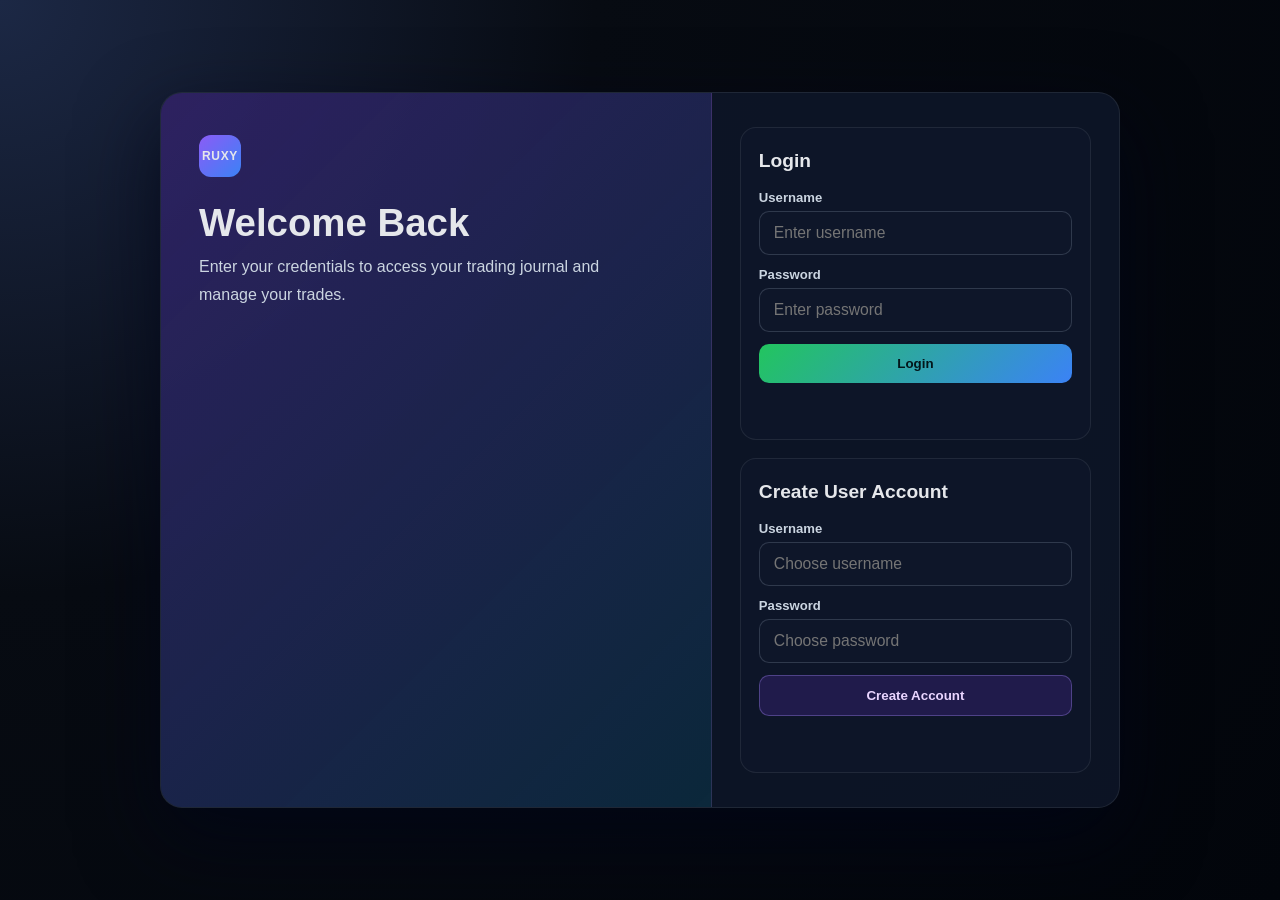
==== commit baf90fca: "Add files via upload" ====
--- a/add.html
+++ b/add.html
@@ -8,6 +8,26 @@
   <link href="https://fonts.googleapis.com/css2?family=Inter:wght@400;600;800&display=swap" rel="stylesheet">
 </head>
 <body>
+  <script>
+    (function () {
+      const session = JSON.parse(localStorage.getItem('ruxy_session_v1') || 'null');
+      if (!session) {
+        window.location.href = 'login.html';
+        return;
+      }
+    })();
+  </script>
+  <div id="image-modal" style="display: none; position: fixed; top: 0; left: 0; width: 100%; height: 100%; background: rgba(0, 0, 0, 0.95); z-index: 9999; align-items: center; justify-content: center; padding: 20px;">
+    <button id="modal-close" style="position: absolute; top: 10px; right: 10px; background: rgba(239, 68, 68, 0.2); border: 1px solid rgba(239, 68, 68, 0.4); color: #fca5a5; width: 40px; height: 40px; border-radius: 50%; font-size: 24px; cursor: pointer; display: flex; align-items: center; justify-content: center;">×</button>
+    <div style="position: relative; max-width: 90vw; max-height: 90vh; display: flex; flex-direction: column; align-items: center; gap: 16px;">
+      <img id="modal-img" src="data:image/svg+xml,%3Csvg xmlns='http://www.w3.org/2000/svg' width='100' height='100'%3E%3C/svg%3E" alt="Full screen view" style="max-width: 100%; max-height: 80vh; object-fit: contain; border-radius: 12px; box-shadow: 0 0 30px rgba(139, 92, 246, 0.6);" />
+      <div style="display: flex; align-items: center; gap: 12px; justify-content: center; flex-wrap: wrap;">
+        <button id="modal-prev" style="background: linear-gradient(135deg, #8b5cf6, #6366f1); border: none; color: white; padding: 10px 16px; border-radius: 10px; cursor: pointer; font-weight: 700;">← Previous</button>
+        <span id="modal-counter" style="color: #94a3b8; font-size: 0.9rem;">1 / 1</span>
+        <button id="modal-next" style="background: linear-gradient(135deg, #8b5cf6, #6366f1); border: none; color: white; padding: 10px 16px; border-radius: 10px; cursor: pointer; font-weight: 700;">Next →</button>
+      </div>
+    </div>
+  </div>
   <div class="sidebar-backdrop"></div>
   <div class="app">
     <aside class="sidebar">
@@ -31,8 +51,12 @@
             <p class="subtitle">Record your trade details and journal entry.</p>
           </div>
         </div>
+        <div class="header-actions">
+          <button id="user-logout-btn" class="logout-btn">Logout</button>
+        </div>
       </header>
 
+      <div style="display: grid; grid-template-columns: 1fr 280px; gap: 20px; align-items: start;">
       <div class="add-card">
         <h2>Add Trade</h2>
         <form id="add-form">
@@ -45,13 +69,12 @@
           <label>Direction<select name="direction"><option>LONG</option><option>SHORT</option></select></label>
           <label>Outcome<select name="tradeStatus" class="trade-status-select">
             <option value="WIN">WIN</option>
-            <option value="LOSE">LOSE</option>
+            <option value="LOSS">LOSS</option>
             <option value="BREAKEVEN">BREAKEVEN</option>
           </select></label>
           <label>Entry Price<input name="entryPrice" type="number" step="any" required></label>
           <label>Stop Loss<input name="stopLoss" type="number" step="any"></label>
           <label>Take Profit<input name="takeProfit" type="number" step="any"></label>
-          <label>Exit Price<input name="exitPrice" type="number" step="any"></label>
           <label>PnL<input name="pnl" type="number" step="any"></label>
           <label>Entry Date<input name="entryDate" type="date" required></label>
           <label>Exit Date<input name="exitDate" type="date"></label>
@@ -67,6 +90,22 @@
           </select></label>
           <label>Notes<textarea name="notes"></textarea></label>
 
+          <div class="upload-section" id="avatar-section">
+            <div class="upload-section-head">
+              <div>
+                <div class="upload-title">PROFILE AVATAR</div>
+                <div class="upload-subtitle">Upload your profile picture</div>
+              </div>
+            </div>
+            <div id="avatar-preview" style="width: 100px; height: 100px; border-radius: 50%; background: #333; display: flex; align-items: center; justify-content: center; margin: 10px 0; overflow: hidden;">
+              <span style="color: #666; font-size: 40px;">👤</span>
+            </div>
+            <label style="display: inline-block; padding: 10px 16px; background: linear-gradient(135deg, #8b5cf6, #3b82f6); color: white; border-radius: 10px; cursor: pointer; font-weight: 600;">
+              Upload Avatar
+              <input type="file" accept="image/*" id="avatar-input" style="display: none;" />
+            </label>
+          </div>
+
           <div class="upload-section">
             <div class="upload-section-head">
               <div>
@@ -77,42 +116,42 @@
             <div class="upload-grid">
               <label class="upload-slot" data-slot="1">
                 <span>Image 1</span>
-                <small>Click or drag</small>
+                <small>Double-click to view</small>
                 <input type="file" accept="image/*" />
               </label>
               <label class="upload-slot" data-slot="2">
                 <span>Image 2</span>
-                <small>Click or drag</small>
+                <small>Double-click to view</small>
                 <input type="file" accept="image/*" />
               </label>
               <label class="upload-slot" data-slot="3">
                 <span>Image 3</span>
-                <small>Click or drag</small>
+                <small>Double-click to view</small>
                 <input type="file" accept="image/*" />
               </label>
               <label class="upload-slot" data-slot="4">
                 <span>Image 4</span>
-                <small>Click or drag</small>
+                <small>Double-click to view</small>
                 <input type="file" accept="image/*" />
               </label>
               <label class="upload-slot" data-slot="5">
                 <span>Image 5</span>
-                <small>Click or drag</small>
+                <small>Double-click to view</small>
                 <input type="file" accept="image/*" />
               </label>
               <label class="upload-slot" data-slot="6">
                 <span>Image 6</span>
-                <small>Click or drag</small>
+                <small>Double-click to view</small>
                 <input type="file" accept="image/*" />
               </label>
               <label class="upload-slot" data-slot="7">
                 <span>Image 7</span>
-                <small>Click or drag</small>
+                <small>Double-click to view</small>
                 <input type="file" accept="image/*" />
               </label>
               <label class="upload-slot" data-slot="8">
                 <span>Image 8</span>
-                <small>Click or drag</small>
+                <small>Double-click to view</small>
                 <input type="file" accept="image/*" />
               </label>
             </div>
@@ -123,10 +162,69 @@
           </div>
         </form>
       </div>
+
+      <div style="display: flex; flex-direction: column; gap: 16px;">
+        <div class="analysis-panel">
+          <div style="font-size: 12px; font-weight: 800; letter-spacing: 0.05em; color: #f8fafc; text-transform: uppercase; margin-bottom: 12px;">Trade Analysis</div>
+          
+          <label style="display: grid; gap: 6px; font-size: 0.82rem; color: #cbd5e1; font-weight: 600; margin-bottom: 10px;">
+            <span>Target</span>
+            <select id="trade-target" style="width: 100%; background: #fff; color: #111827; border: 1px solid rgba(15,23,42,0.15); border-radius: 8px; padding: 9px 10px; outline: none;">
+              <option value="">Select Target</option>
+              <option value="PMH">PMH (Previous Month High)</option>
+              <option value="PML">PML (Previous Month Low)</option>
+              <option value="PWH">PWH (Previous Week High)</option>
+              <option value="PWL">PWL (Previous Week Low)</option>
+              <option value="PDH">PDH (Previous Day High)</option>
+              <option value="PDL">PDL (Previous Day Low)</option>
+              <option value="FVG">FVG (Fair Value Gap)</option>
+              <option value="BREAKER BLOCK">BREAKER BLOCK</option>
+              <option value="ORDER BLOCK">ORDER BLOCK</option>
+              <option value="MITIGATION BLOCK">MITIGATION BLOCK</option>
+              <option value="ASIAN HIGH">ASIAN HIGH</option>
+              <option value="ASIAN LOW">ASIAN LOW</option>
+              <option value="LONDON HIGH">LONDON HIGH</option>
+              <option value="LONDON LOW">LONDON LOW</option>
+              <option value="MID-NIGHT CANDLE HIGH">MID-NIGHT CANDLE HIGH</option>
+              <option value="MID-NIGHT CANDLE LOW">MID-NIGHT CANDLE LOW</option>
+              <option value="NY AM HIGH">NY AM HIGH</option>
+              <option value="NY PM LOW">NY PM LOW</option>
+            </select>
+          </label>
+
+          <label style="display: grid; gap: 6px; font-size: 0.82rem; color: #cbd5e1; font-weight: 600;">
+            <span>Entry Model</span>
+            <select id="entry-model" style="width: 100%; background: #fff; color: #111827; border: 1px solid rgba(15,23,42,0.15); border-radius: 8px; padding: 9px 10px; outline: none;">
+              <option value="">Select Entry Model</option>
+              <option value="1C CISD">1C CISD</option>
+              <option value="BREAKER BLOCK">BREAKER BLOCK</option>
+              <option value="ORDER BLOCK">ORDER BLOCK</option>
+              <option value="MITIGATION BLOCK">MITIGATION BLOCK</option>
+            </select>
+          </label>
+        </div>
+
+        <div class="analysis-panel">
+          <div style="font-size: 12px; font-weight: 800; letter-spacing: 0.05em; color: #f8fafc; text-transform: uppercase; margin-bottom: 12px;">AI Insights</div>
+          <div id="ai-summary" style="font-size: 12px; color: #cbd5e1; line-height: 1.6; background: rgba(139,92,246,0.05); border-left: 3px solid #8b5cf6; padding: 10px; border-radius: 6px; min-height: 80px; display: flex; align-items: center;">
+            <p style="margin: 0; opacity: 0.7;">Click Generate Insights to analyze your trading performance</p>
+          </div>
+          <button type="button" id="generate-ai-insights" style="width: 100%; margin-top: 10px; background: linear-gradient(135deg, #8b5cf6, #3b82f6); border: none; color: white; padding: 10px; border-radius: 8px; font-weight: 700; cursor: pointer; font-size: 12px; transition: all 0.2s ease;">Generate Insights</button>
+        </div>
+      </div>
+      </div>
     </main>
   </div>
 
   <script>
+    const logoutBtn = document.getElementById('user-logout-btn');
+    if (logoutBtn) {
+      logoutBtn.addEventListener('click', function () {
+        localStorage.removeItem('ruxy_session_v1');
+        window.location.href = 'login.html';
+      });
+    }
+
     // Navigation setup for mobile and collapse
     const menuToggle = document.querySelector('.menu-toggle');
     const sidebar = document.querySelector('.sidebar');
@@ -171,6 +269,7 @@
 
     uploadSlots.forEach((slot, index) => {
       const input = slot.querySelector('input[type="file"]');
+      
       input.addEventListener('change', async (e) => {
         const file = e.target.files[0];
         if(!file) return;
@@ -179,7 +278,7 @@
         screenshotUploads[index] = src;
         slot.style.setProperty('--slot-image', `url(${src})`);
         slot.classList.add('filled');
-        slot.querySelector('small').textContent = 'Uploaded';
+        slot.querySelector('small').textContent = 'Double-click to view';
 
         let preview = slot.querySelector('.upload-slot-thumb');
         if(!preview){
@@ -190,31 +289,207 @@
         preview.src = src;
         preview.addEventListener('dblclick', (ev) => {
           ev.preventDefault();
-          if(src) window.open(src, '_blank', 'noopener');
+          ev.stopPropagation();
+          openImageModal(src, [src], 0);
         });
       });
     });
+
+    // Avatar upload handler
+    let userAvatar = '';
+    const avatarInput = document.getElementById('avatar-input');
+    const avatarPreview = document.getElementById('avatar-preview');
+    
+    if (avatarInput) {
+      avatarInput.addEventListener('change', (e) => {
+        const file = e.target.files[0];
+        if (!file) return;
+        const reader = new FileReader();
+        reader.onload = () => {
+          userAvatar = reader.result;
+          avatarPreview.innerHTML = `<img src="${userAvatar}" style="width: 100%; height: 100%; object-fit: cover;" />`;
+          const session = JSON.parse(localStorage.getItem('ruxy_session_v1') || 'null');
+          if (session) {
+            const users = JSON.parse(localStorage.getItem('ruxy_users_v1') || '[]');
+            const user = users.find(u => u.id === session.id);
+            if (user) {
+              user.avatar = userAvatar;
+              localStorage.setItem('ruxy_users_v1', JSON.stringify(users));
+            }
+          }
+        };
+        reader.readAsDataURL(file);
+      });
+
+      // Load user avatar on page load
+      const session = JSON.parse(localStorage.getItem('ruxy_session_v1') || 'null');
+      if (session) {
+        const users = JSON.parse(localStorage.getItem('ruxy_users_v1') || '[]');
+        const user = users.find(u => u.id === session.id);
+        if (user && user.avatar) {
+          userAvatar = user.avatar;
+          avatarPreview.innerHTML = `<img src="${userAvatar}" style="width: 100%; height: 100%; object-fit: cover;" />`;
+        }
+      }
+    }
 
     document.getElementById('add-form').addEventListener('submit', async e=>{
       e.preventDefault();
+      const session = JSON.parse(localStorage.getItem('ruxy_session_v1') || 'null');
       const data = Object.fromEntries(new FormData(e.target));
-      data.entryPrice = data.entryPrice?Number(data.entryPrice):null;
-      data.stopLoss = data.stopLoss?Number(data.stopLoss):null;
-      data.takeProfit = data.takeProfit?Number(data.takeProfit):null;
-      data.exitPrice = data.exitPrice?Number(data.exitPrice):null;
-      data.pnl = data.pnl?Number(data.pnl): (data.exitPrice && data.entryPrice ? Number(data.exitPrice)-Number(data.entryPrice) : 0);
+      data.entryPrice = data.entryPrice ? Number(data.entryPrice) : null;
+      data.stopLoss = data.stopLoss ? Number(data.stopLoss) : null;
+      data.takeProfit = data.takeProfit ? Number(data.takeProfit) : null;
+      data.exitPrice = data.exitPrice ? Number(data.exitPrice) : null;
+      data.pnl = data.pnl ? Number(data.pnl) : (data.exitPrice && data.entryPrice ? Number(data.exitPrice) - Number(data.entryPrice) : 0);
       data.entryDate = data.entryDate || new Date().toISOString();
       data.exitDate = data.exitDate || null;
       data.tradeStatus = data.tradeStatus || 'WIN';
       data.emotion = data.emotion || '';
+      data.target = document.getElementById('trade-target').value;
+      data.entryModel = document.getElementById('entry-model').value;
       data.screenshots = screenshotUploads.filter(Boolean).slice(0, 8);
       data.screenshot = data.screenshots[0] || '';
-      data.id = 't_'+Date.now()+Math.floor(Math.random()*999);
-      try{ const arr = JSON.parse(localStorage.getItem(STORAGE_KEY)||'[]'); arr.push(data); localStorage.setItem(STORAGE_KEY, JSON.stringify(arr)); }catch(e){}
-      // try server
-      fetch('/api/trades',{method:'POST',headers:{'Content-Type':'application/json'},body:JSON.stringify(data)}).catch(()=>{});
+      data.userId = session ? session.id : 'guest';
+      data.username = session ? session.username : 'guest';
+      data.userAvatar = userAvatar;
+      data.id = 't_' + Date.now() + Math.floor(Math.random() * 999);
+      try {
+        const arr = JSON.parse(localStorage.getItem(STORAGE_KEY) || '[]');
+        arr.push(data);
+        localStorage.setItem(STORAGE_KEY, JSON.stringify(arr));
+      } catch (e) {}
+      fetch('/api/trades', { method: 'POST', headers: { 'Content-Type': 'application/json' }, body: JSON.stringify(data) }).catch(() => {});
       window.location.href = 'index.html';
     });
+
+    // Image modal for add.html
+    const imageModal = document.getElementById('image-modal');
+    const modalImg = document.getElementById('modal-img');
+    const modalClose = document.getElementById('modal-close');
+    const modalPrev = document.getElementById('modal-prev');
+    const modalNext = document.getElementById('modal-next');
+    const modalCounter = document.getElementById('modal-counter');
+    let currentModalImages = [];
+    let currentModalIndex = 0;
+
+    function openImageModal(imageSrc, allImages, index) {
+      currentModalImages = allImages;
+      currentModalIndex = index;
+      modalImg.src = imageSrc;
+      modalCounter.textContent = `${index + 1} / ${allImages.length}`;
+      imageModal.style.display = 'flex';
+    }
+
+    function closeImageModal() {
+      imageModal.style.display = 'none';
+      currentModalImages = [];
+      currentModalIndex = 0;
+    }
+
+    modalClose.addEventListener('click', closeImageModal);
+    imageModal.addEventListener('click', (e) => {
+      if (e.target === imageModal) closeImageModal();
+    });
+
+    modalNext.addEventListener('click', () => {
+      if (currentModalImages.length === 0) return;
+      currentModalIndex = (currentModalIndex + 1) % currentModalImages.length;
+      modalImg.src = currentModalImages[currentModalIndex];
+      modalCounter.textContent = `${currentModalIndex + 1} / ${currentModalImages.length}`;
+    });
+
+    modalPrev.addEventListener('click', () => {
+      if (currentModalImages.length === 0) return;
+      currentModalIndex = (currentModalIndex - 1 + currentModalImages.length) % currentModalImages.length;
+      modalImg.src = currentModalImages[currentModalIndex];
+      modalCounter.textContent = `${currentModalIndex + 1} / ${currentModalImages.length}`;
+    });
+
+    document.addEventListener('keydown', (e) => {
+      if (imageModal.style.display === 'flex') {
+        if (e.key === 'ArrowRight') modalNext.click();
+        if (e.key === 'ArrowLeft') modalPrev.click();
+        if (e.key === 'Escape') closeImageModal();
+      }
+    });
+
+    // Add click handlers to upload thumbnails
+    setTimeout(() => {
+      document.querySelectorAll('.upload-slot-thumb').forEach(img => {
+        img.style.cursor = 'pointer';
+        img.addEventListener('click', () => {
+          openImageModal(img.src, [img.src], 0);
+        });
+      });
+    }, 100);
+
+    // AI Insights Generation
+    const generateInsightsBtn = document.getElementById('generate-ai-insights');
+    const aiSummaryDiv = document.getElementById('ai-summary');
+    
+    if (generateInsightsBtn) {
+      generateInsightsBtn.addEventListener('click', async (e) => {
+        e.preventDefault();
+        generateInsightsBtn.textContent = 'Analyzing...';
+        generateInsightsBtn.disabled = true;
+        
+        const session = JSON.parse(localStorage.getItem('ruxy_session_v1') || 'null');
+        if (!session) {
+          aiSummaryDiv.innerHTML = '<p style="margin: 0; color: #fca5a5;">Session error. Please login again.</p>';
+          generateInsightsBtn.textContent = 'Generate Insights';
+          generateInsightsBtn.disabled = false;
+          return;
+        }
+        
+        const trades = JSON.parse(localStorage.getItem('trade_journal_trades_v1') || '[]').filter(t => t.userId === session.id);
+        
+        if (trades.length === 0) {
+          aiSummaryDiv.innerHTML = '<p style="margin: 0; color: #fca5a5;">No trades to analyze. Start recording trades first!</p>';
+          generateInsightsBtn.textContent = 'Generate Insights';
+          generateInsightsBtn.disabled = false;
+          return;
+        }
+
+        // Analyze trade data
+        const wins = trades.filter(t => t.tradeStatus === 'WIN').length;
+        const losses = trades.filter(t => t.tradeStatus === 'LOSS').length;
+        const breakevens = trades.filter(t => t.tradeStatus === 'BREAKEVEN').length;
+        const winRate = trades.length > 0 ? Math.round((wins / trades.length) * 100) : 0;
+        
+        const targetCounts = {};
+        const entryModelCounts = {};
+        trades.forEach(t => {
+          if (t.target) targetCounts[t.target] = (targetCounts[t.target] || 0) + 1;
+          if (t.entryModel) entryModelCounts[t.entryModel] = (entryModelCounts[t.entryModel] || 0) + 1;
+        });
+        
+        const bestTarget = Object.keys(targetCounts).length > 0 ? Object.entries(targetCounts).sort((a, b) => b[1] - a[1])[0][0] : 'N/A';
+        const bestEntryModel = Object.keys(entryModelCounts).length > 0 ? Object.entries(entryModelCounts).sort((a, b) => b[1] - a[1])[0][0] : 'N/A';
+        
+        // Analyze by emotion
+        const emotionData = {};
+        trades.forEach(t => {
+          const em = t.emotion || 'Neutral';
+          if (!emotionData[em]) emotionData[em] = { wins: 0, losses: 0, count: 0 };
+          emotionData[em].count++;
+          if (t.tradeStatus === 'WIN') emotionData[em].wins++;
+          else if (t.tradeStatus === 'LOSS') emotionData[em].losses++;
+        });
+        
+        const bestEmotion = Object.entries(emotionData).sort((a, b) => {
+          const rateA = a[1].wins / a[1].count;
+          const rateB = b[1].wins / b[1].count;
+          return rateB - rateA;
+        })[0]?.[0] || 'N/A';
+
+        const insight = `<strong style="color: #34d399;">📊 Trading Summary</strong><br>Win Rate: <strong>${winRate}%</strong> | W: ${wins} | L: ${losses} | BE: ${breakevens}<br><br><strong style="color: #fbbf24;">🎯 Best Strategies</strong><br>Target: <strong>${bestTarget}</strong><br>Entry: <strong>${bestEntryModel}</strong><br>Emotion: <strong>${bestEmotion}</strong>`;
+        aiSummaryDiv.innerHTML = insight;
+        
+        generateInsightsBtn.textContent = 'Generate Insights';
+        generateInsightsBtn.disabled = false;
+      });
+    }
   </script>
 </body>
 </html>
--- a/styles.css
+++ b/styles.css
@@ -68,8 +68,9 @@
 .card.gauge .gauge-inner{display:flex;align-items:center;gap:12px}
 .donut{width:64px;height:64px;border-radius:50%;background:conic-gradient(#10b981 0deg,#10b981 0deg,#111827 0deg);box-shadow:inset 0 0 12px rgba(0,0,0,0.6)}
 
-.recent-wrap{margin-top:12px;background:transparent;padding:8px;border-radius:8px}
-.recent-wrap table{width:100%;background:transparent}
+.recent-wrap{margin-top:12px;background:linear-gradient(180deg,rgba(8,16,24,0.8),rgba(11,18,32,0.6));padding:16px;border-radius:12px;border:1px solid rgba(139,92,246,0.15);box-shadow:0 8px 24px rgba(0,0,0,0.3),inset 0 1px 0 rgba(255,255,255,0.03)}
+.recent-wrap h3{margin:0 0 14px 0;font-size:14px;font-weight:800;letter-spacing:0.05em;color:#f8fafc;text-transform:uppercase}
+.recent-wrap table{width:100%;background:transparent;border-collapse:collapse}
 
 .calendar-header{display:flex;justify-content:space-between;align-items:flex-start;gap:10px;margin-bottom:8px;flex-wrap:wrap}
 .calendar-title-block{display:flex;flex-direction:column;gap:8px}
@@ -191,6 +192,8 @@
 .upload-slot.filled::before{content:'';position:absolute;inset:0;background:linear-gradient(180deg, rgba(34,197,94,0.18), rgba(34,197,94,0.05));z-index:0}
 .upload-slot.filled span,.upload-slot.filled small{position:relative;z-index:1}
 .upload-slot-thumb{position:absolute;inset:0;width:100%;height:100%;object-fit:cover;opacity:0.7;pointer-events:auto;z-index:1}
+.upload-edit-btn{position:absolute;bottom:6px;right:6px;background:linear-gradient(135deg,#3b82f6,#06b6d4);border:none;color:white;padding:6px 10px;border-radius:6px;font-size:11px;font-weight:700;cursor:pointer;z-index:2;transition:all 0.2s ease}
+.upload-edit-btn:hover{background:linear-gradient(135deg,#60a5fa,#22d3ee);transform:translateY(-1px);box-shadow:0 4px 12px rgba(59,130,246,0.3)}
 .calendar-wrap{margin-top:18px}
 .calendar{display:grid;grid-template-columns:repeat(7,1fr);gap:6px}
 .calendar .day{background:linear-gradient(180deg, #071019 0%, #06101a 100%);padding:8px;border-radius:10px;height:102px;min-height:102px;min-width:0;box-shadow:inset 0 0 0 1px rgba(255,255,255,0.02);display:flex;flex-direction:column;justify-content:space-between;box-sizing:border-box}
@@ -203,11 +206,15 @@
 .calendar .day .badge.red{background:rgba(248,113,113,0.08);color:#f87171}
 .list-wrap{margin-top:18px}
 table{width:100%;border-collapse:collapse}
-thead th{color:var(--muted);text-align:left;padding:8px}
-.trade-item{padding:8px 0;border-bottom:1px solid rgba(255,255,255,0.02)}
-tbody td{padding:8px;border-top:1px solid rgba(255,255,255,0.03)}
-tbody tr:hover{background:linear-gradient(90deg, rgba(255,255,255,0.02), transparent)}
+thead th{color:#cbd5e1;text-align:left;padding:10px 8px;font-size:12px;font-weight:700;letter-spacing:0.03em;background:linear-gradient(90deg,rgba(139,92,246,0.08),rgba(59,130,246,0.04));border-bottom:2px solid rgba(139,92,246,0.2);text-transform:uppercase}
+.trade-item{padding:0;border-bottom:1px solid rgba(255,255,255,0.02)}
+tbody td{padding:10px 8px;color:#cbd5e1;font-size:13px;border-top:1px solid rgba(255,255,255,0.03)}
+tbody tr{transition:all 0.2s ease}
+tbody tr:hover{background:linear-gradient(90deg,rgba(139,92,246,0.12),rgba(59,130,246,0.06));border-radius:4px}
 .trade-item strong{display:block;color:#fff}
+.recent-wrap tbody td:last-child{text-align:right}
+.recent-wrap tbody td:last-child button{background:linear-gradient(135deg,#ef4444,#dc2626);border:none;color:white;padding:6px 10px;border-radius:6px;font-size:11px;font-weight:700;cursor:pointer;transition:all 0.2s ease}
+.recent-wrap tbody td:last-child button:hover{background:linear-gradient(135deg,#f87171,#ef4444);transform:translateY(-1px);box-shadow:0 4px 12px rgba(239,68,68,0.3)}
 .hidden{display:none}
 @media (max-width: 980px){
   .main-grid{grid-template-columns:1fr}
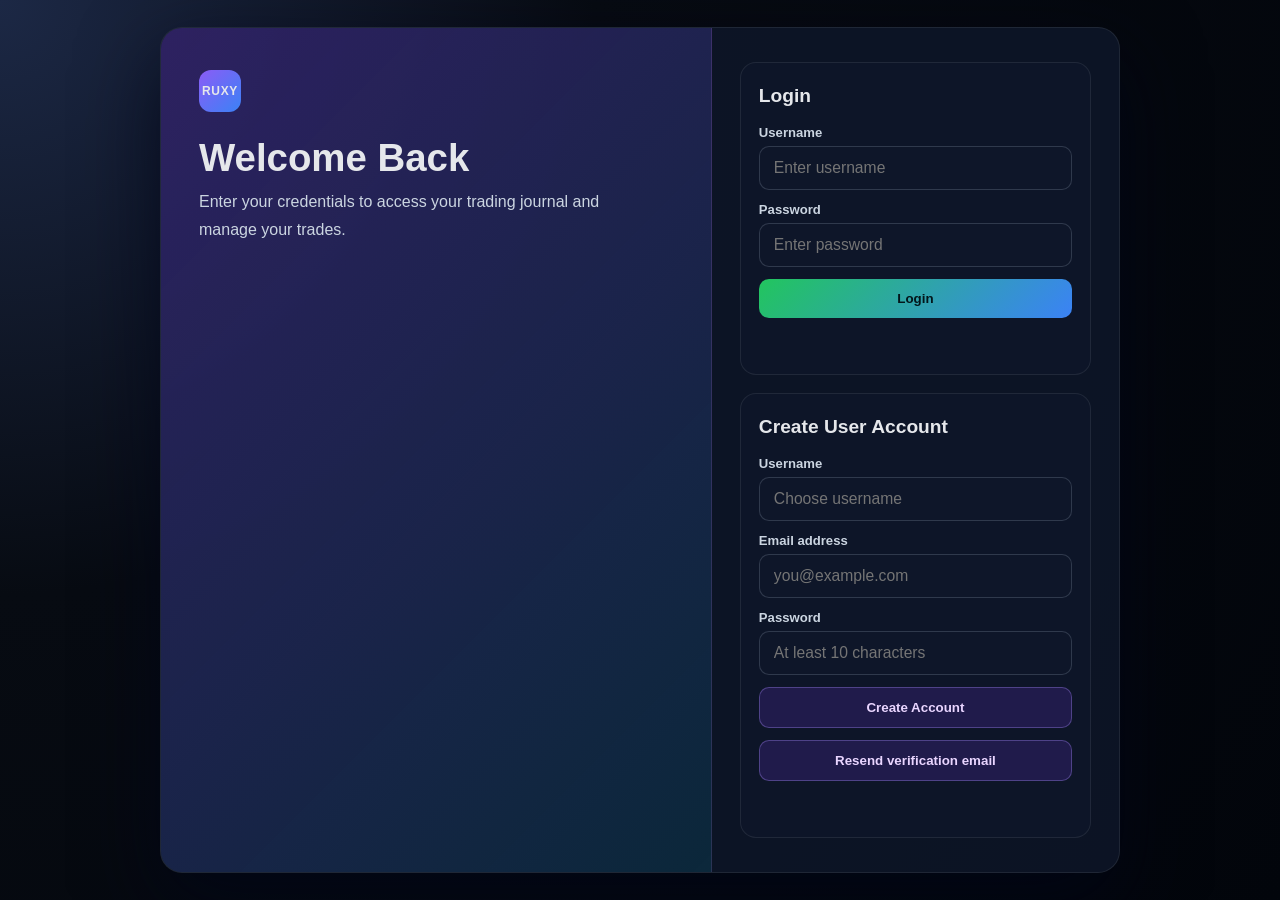
==== commit e7fb506b: "Add files via upload" ====
--- a/add.html
+++ b/add.html
@@ -219,7 +219,8 @@
   <script>
     const logoutBtn = document.getElementById('user-logout-btn');
     if (logoutBtn) {
-      logoutBtn.addEventListener('click', function () {
+      logoutBtn.addEventListener('click', async function () {
+        try { await fetch('/api/auth/logout', { method: 'POST', credentials: 'same-origin' }); } catch (error) {}
         localStorage.removeItem('ruxy_session_v1');
         window.location.href = 'login.html';
       });
